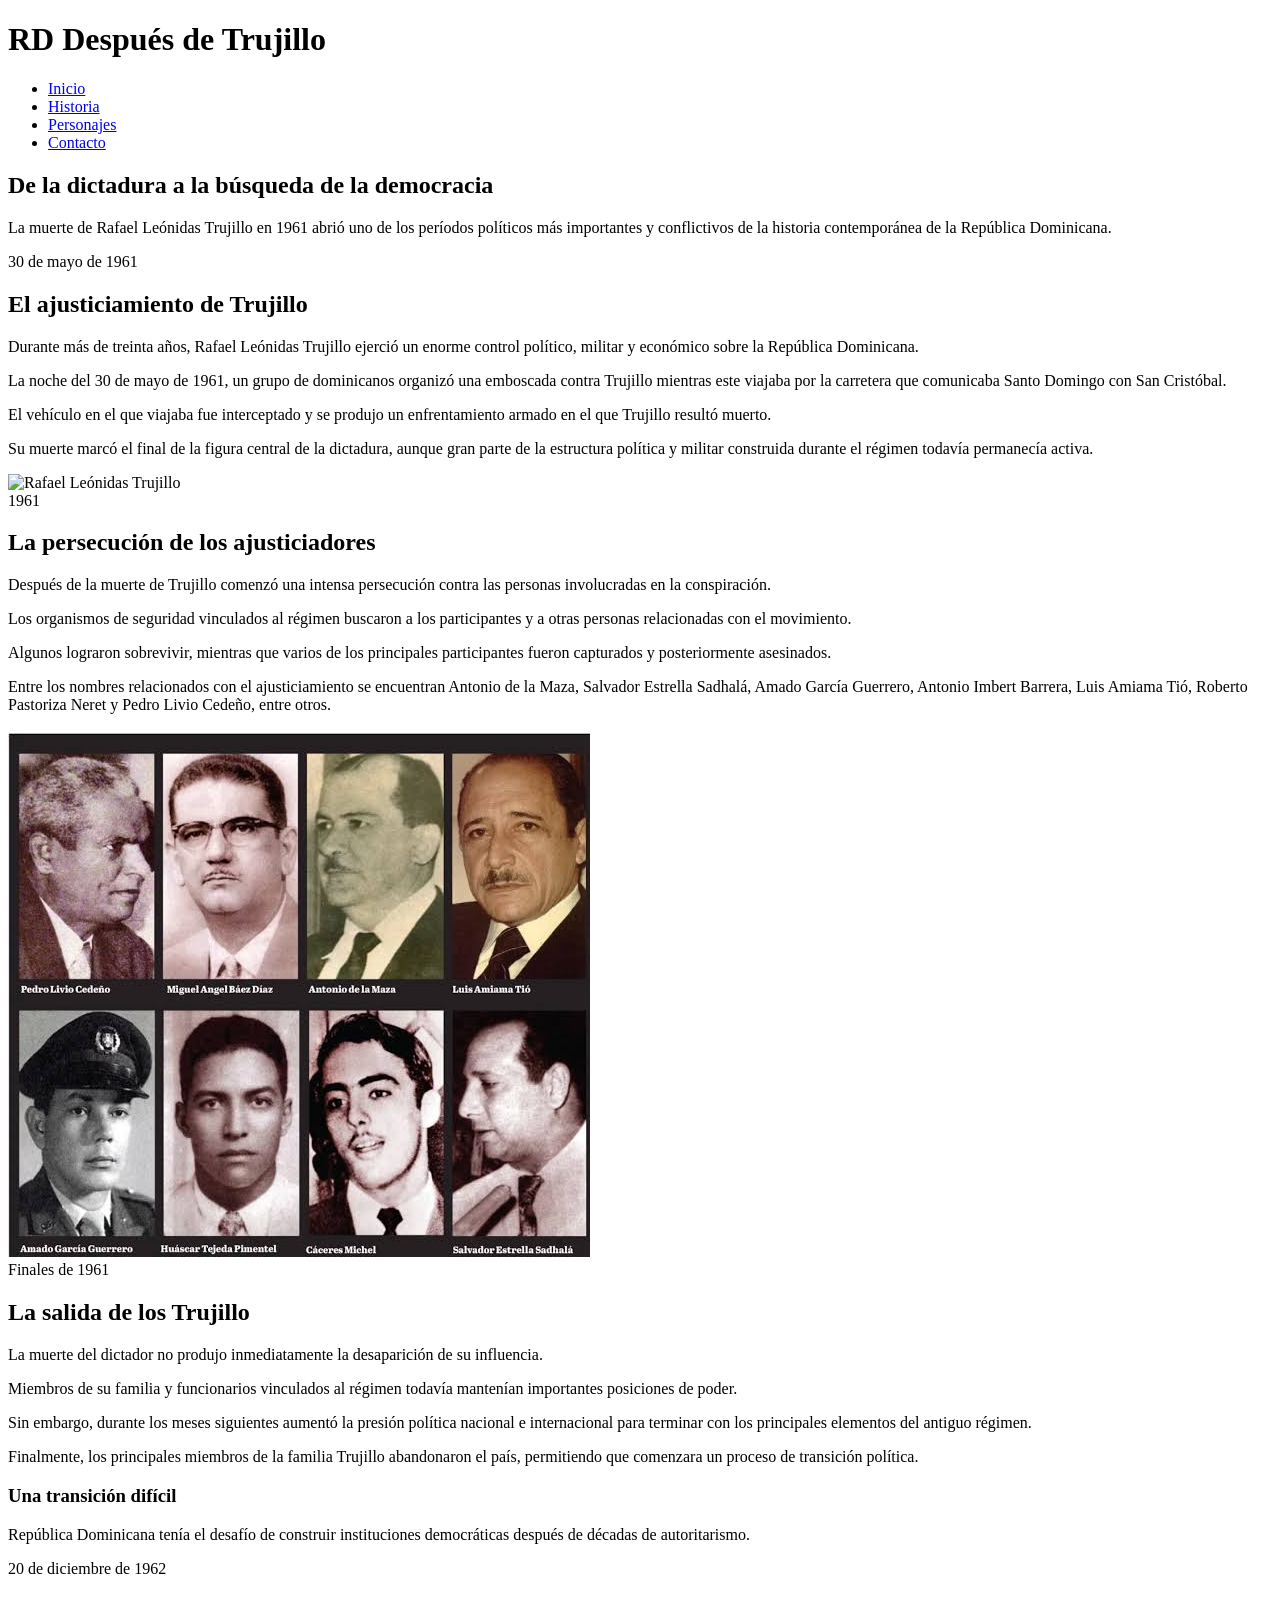
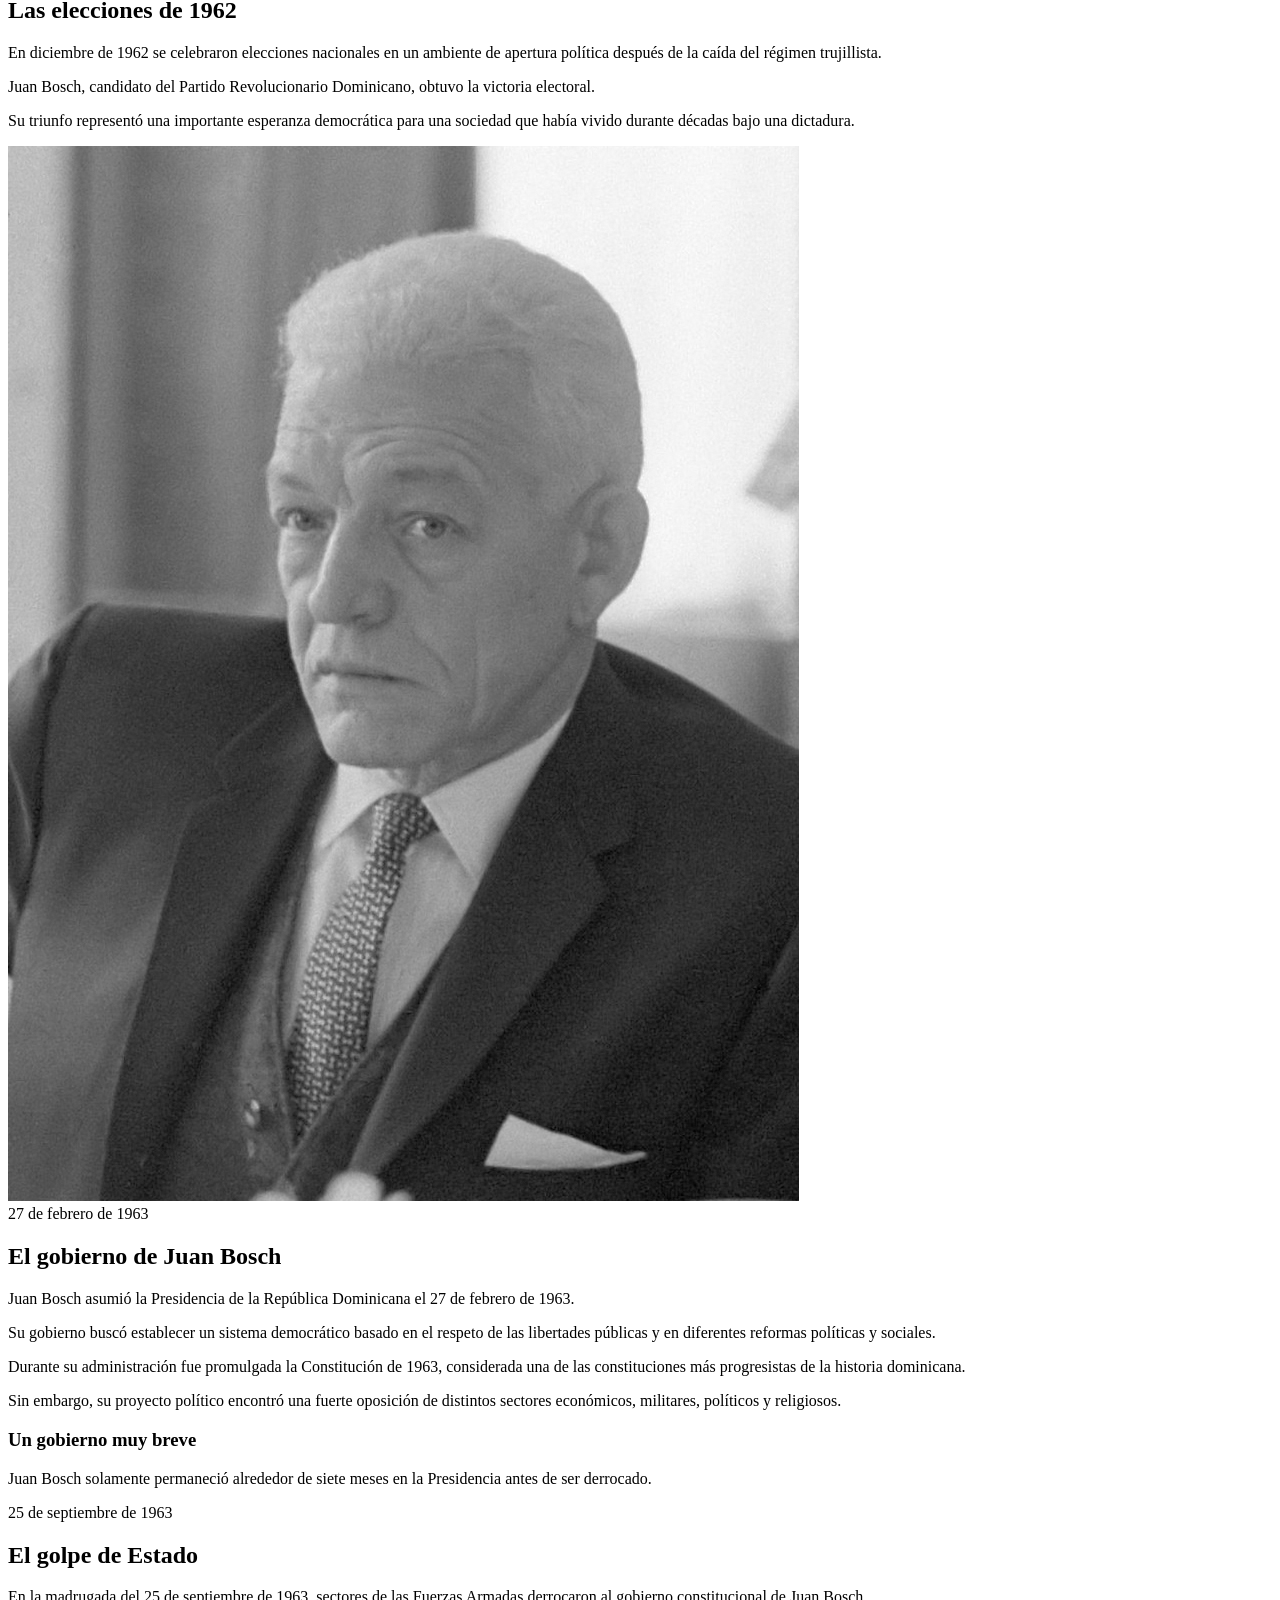
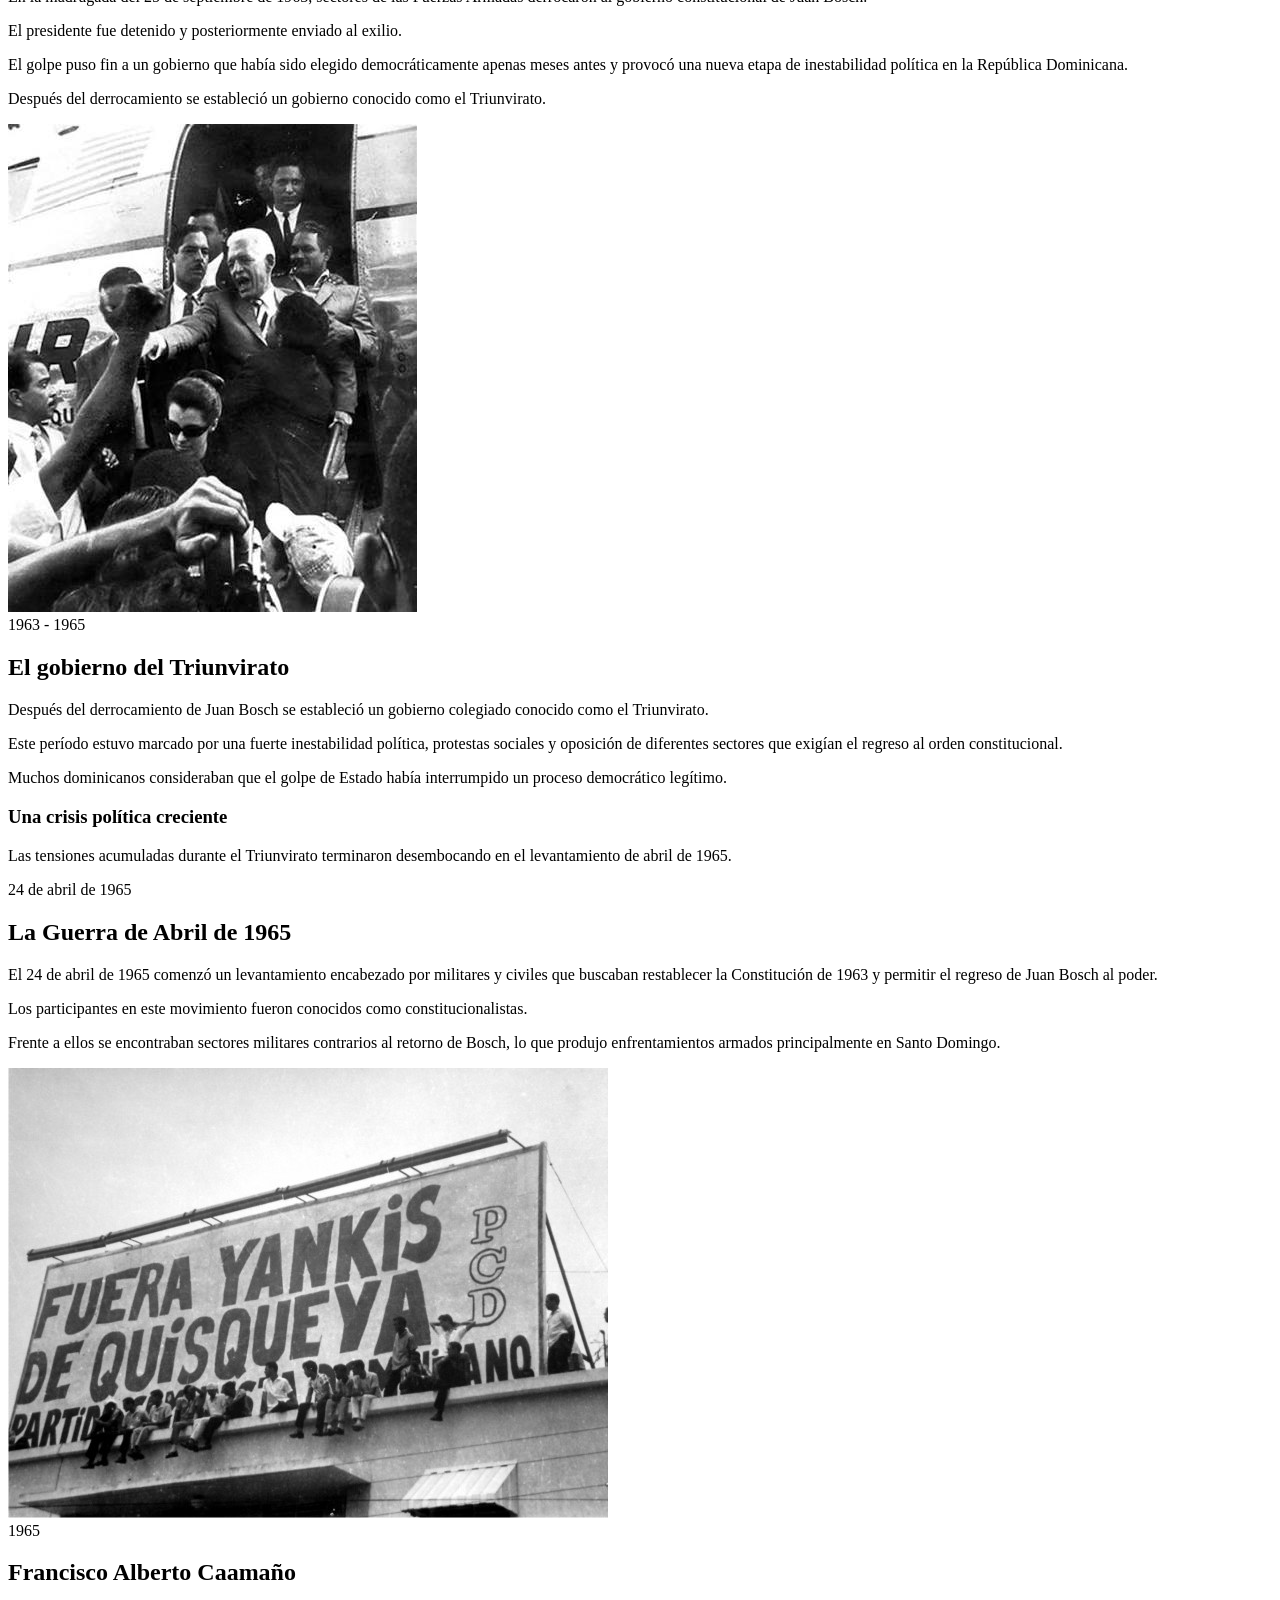
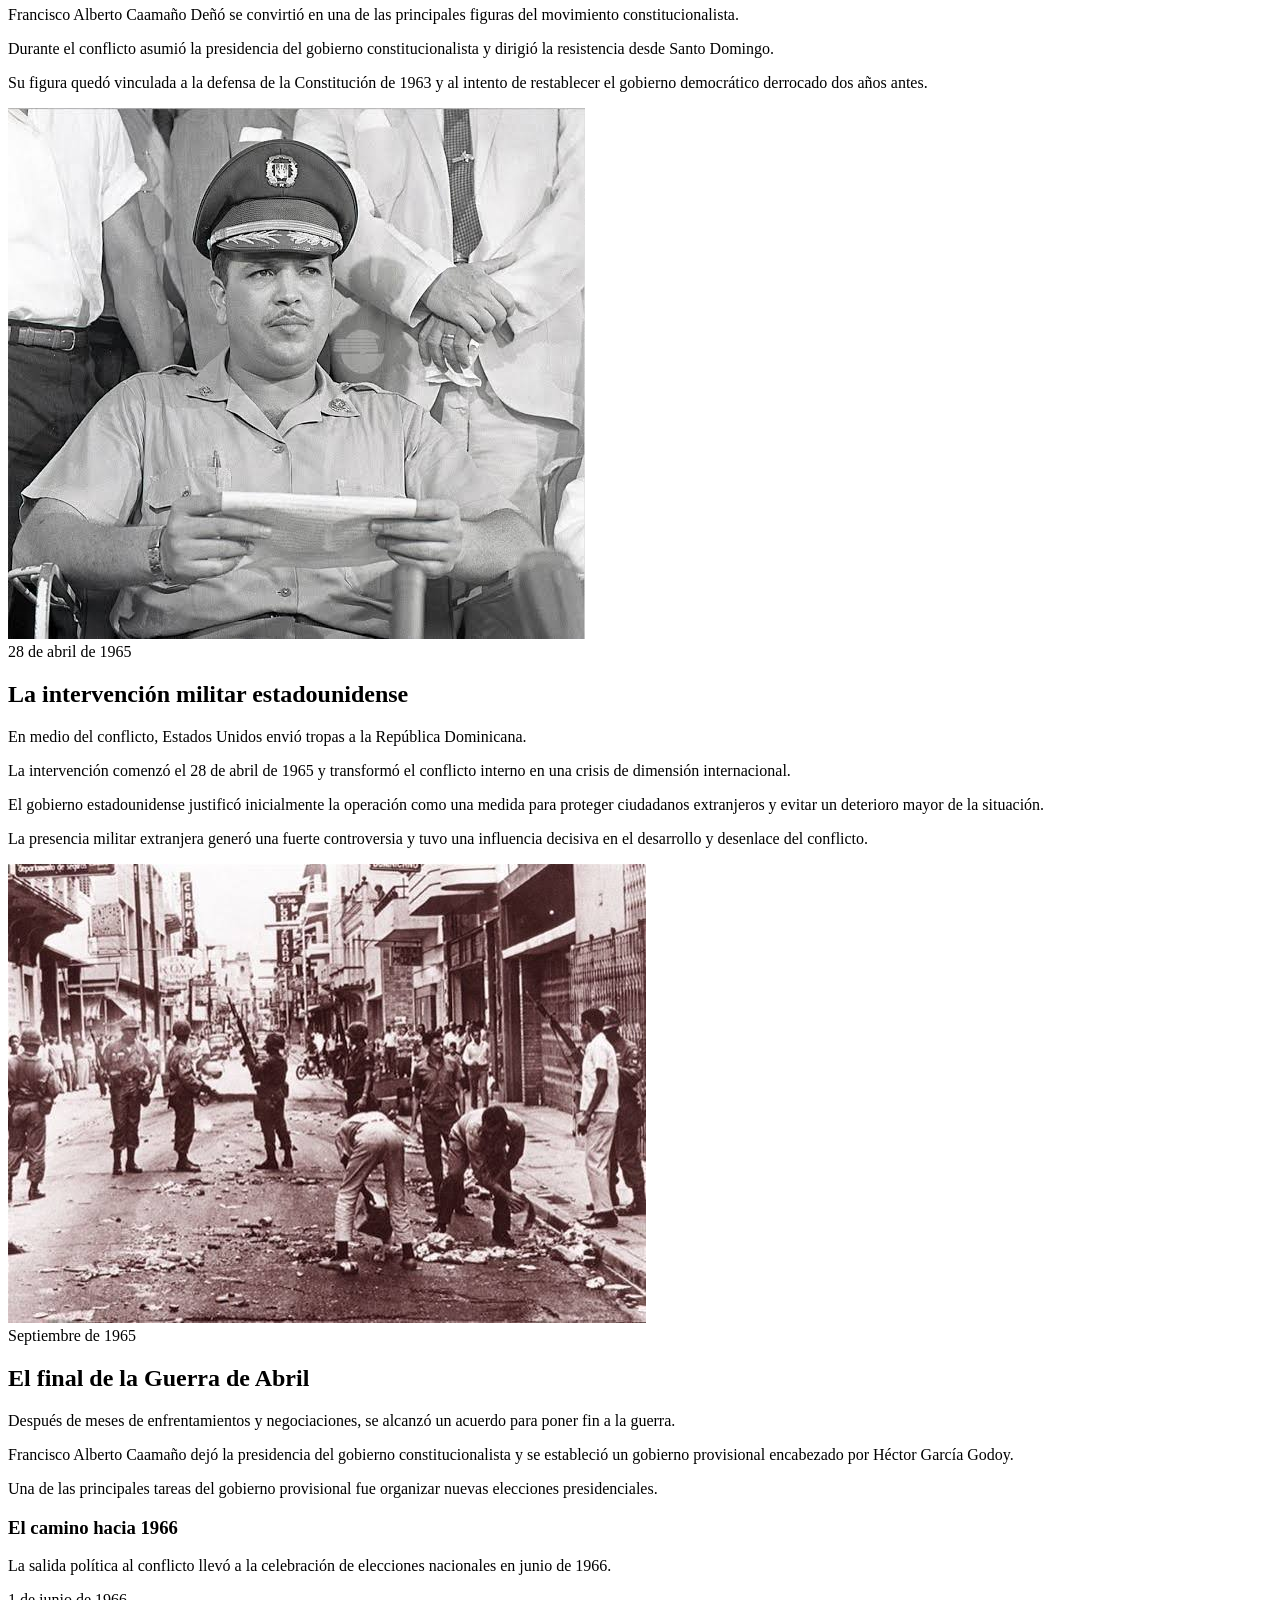
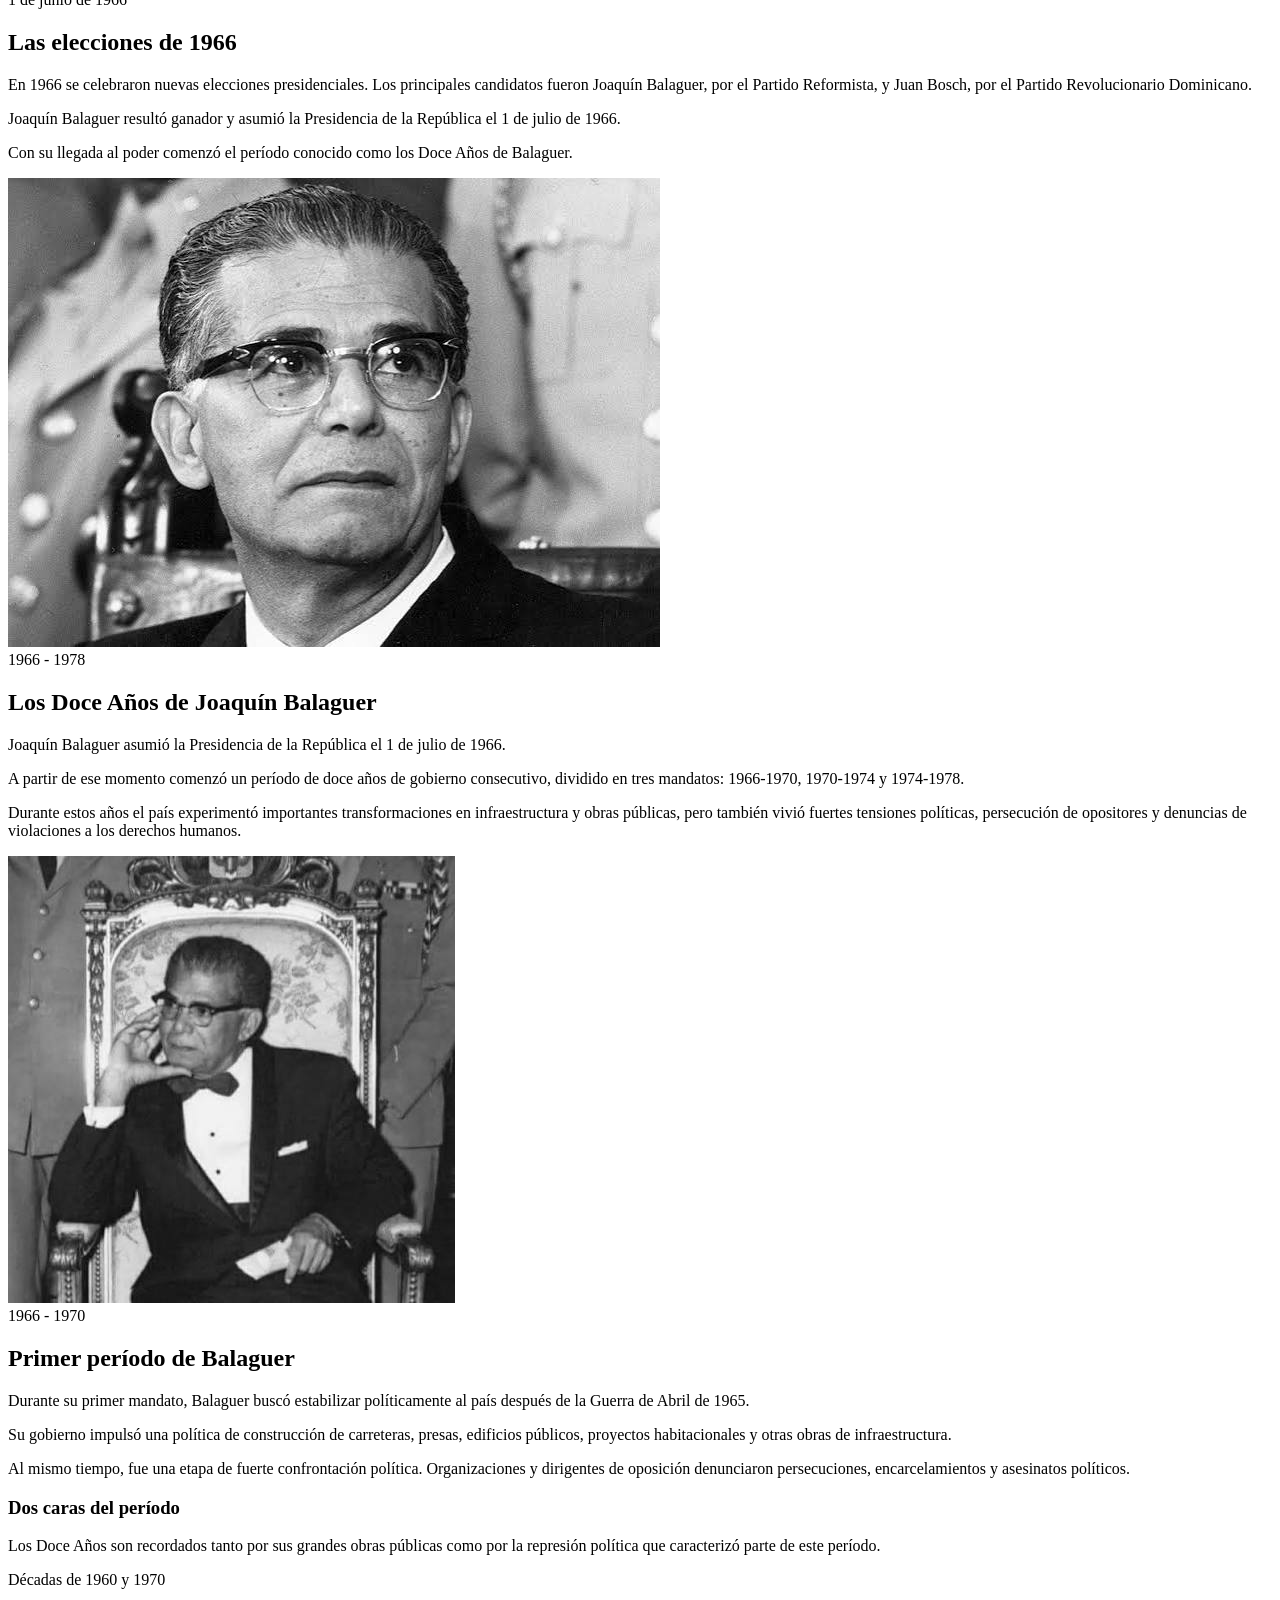
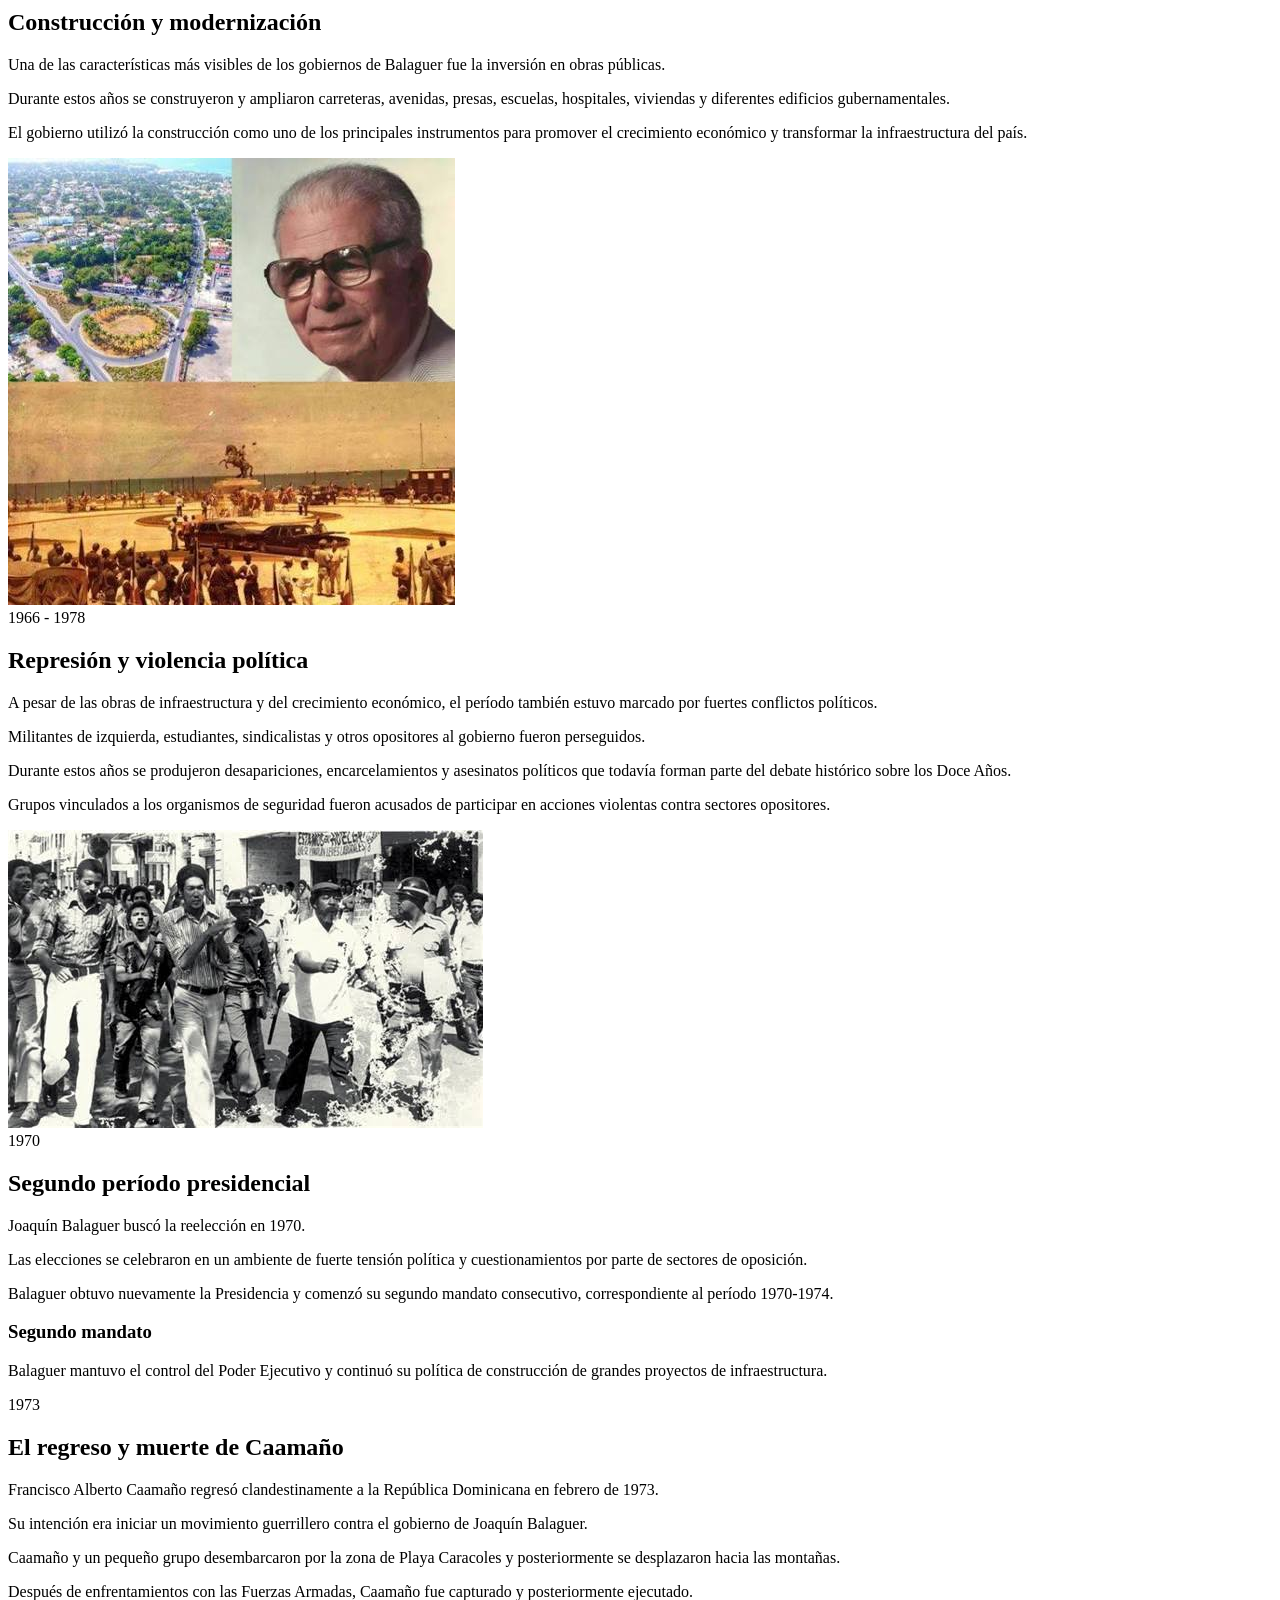
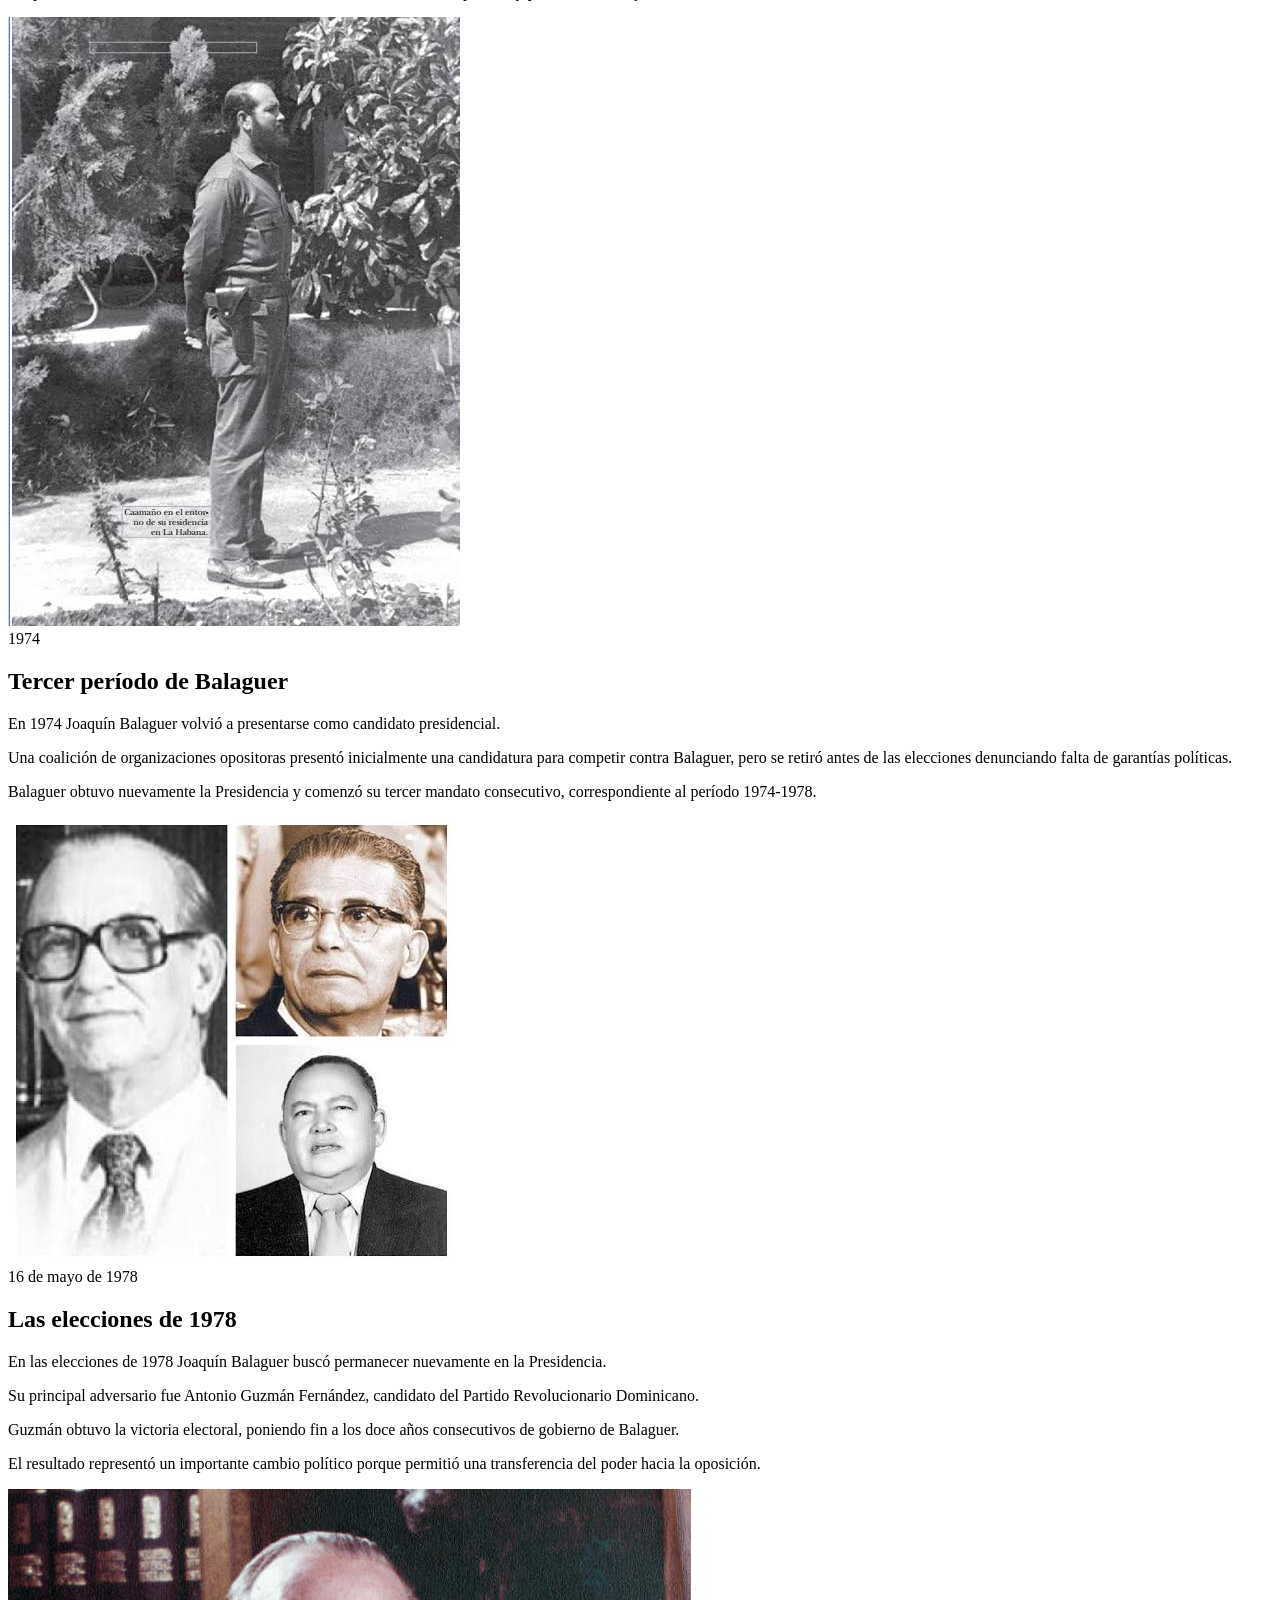
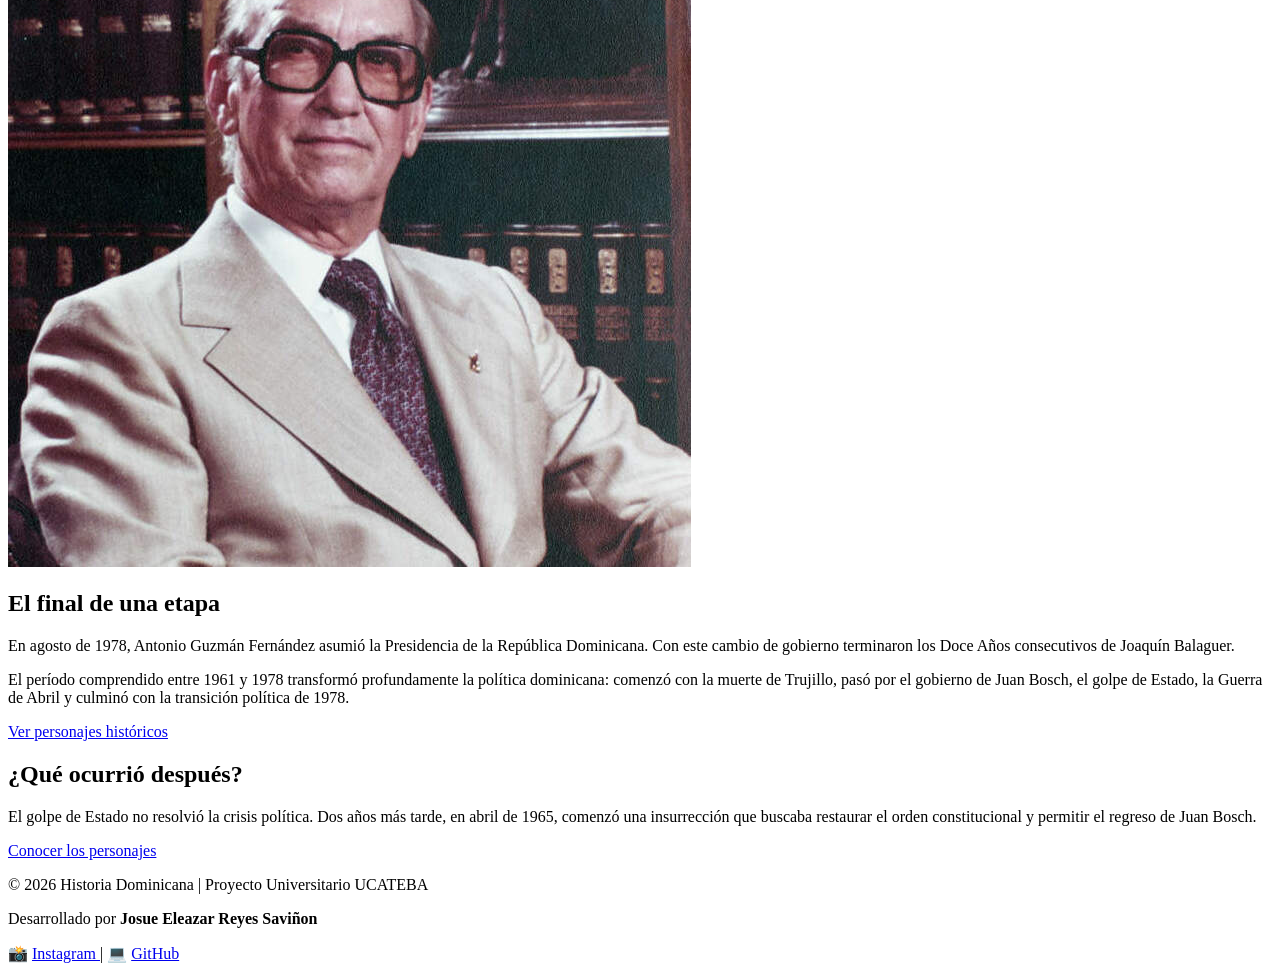
==== about.html @ 04f24f76 "Commit 2 : Hice la seccion about, agregue imagenes y edite el css." ====
<!DOCTYPE html>
<html lang="es">

<head>
    <meta charset="UTF-8">

    <meta name="viewport"
          content="width=device-width, initial-scale=1.0">

    <meta name="description"
          content="Historia de la República Dominicana después de la muerte de Rafael Leónidas Trujillo, incluyendo los ajusticiadores y el gobierno de Juan Bosch.">

    <title>Historia | RD Después de Trujillo</title>

    <link rel="stylesheet" href="css/styles.css">
</head>

<body>

    <!-- =========================
         ENCABEZADO
    ========================== -->

    <header>

        <div class="logo">
            <h1>RD Después de Trujillo</h1>
        </div>

        <nav aria-label="Navegación principal">

            <ul>
                <li>
                    <a href="index.html">Inicio</a>
                </li>

                <li>
                    <a href="about.html">Historia</a>
                </li>

                <li>
                    <a href="catalog.html">Personajes</a>
                </li>

                <li>
                    <a href="contact.html">Contacto</a>
                </li>
            </ul>

        </nav>

    </header>


    <main>

        <!-- =========================
             PRESENTACIÓN
        ========================== -->

        <section class="historia-hero">

            <div>

                <h2>
                    De la dictadura a la búsqueda
                    de la democracia
                </h2>

                <p>
                    La muerte de Rafael Leónidas Trujillo en 1961
                    abrió uno de los períodos políticos más
                    importantes y conflictivos de la historia
                    contemporánea de la República Dominicana.
                </p>

            </div>

        </section>


        <!-- =========================
             30 DE MAYO DE 1961
        ========================== -->

        <section class="historia-seccion">

            <article class="historia-articulo">

                <div class="historia-texto">

                    <span class="fecha">30 de mayo de 1961</span>

                    <h2>El ajusticiamiento de Trujillo</h2>

                    <p>
                        Durante más de treinta años, Rafael Leónidas
                        Trujillo ejerció un enorme control político,
                        militar y económico sobre la República
                        Dominicana.
                    </p>

                    <p>
                        La noche del 30 de mayo de 1961, un grupo de
                        dominicanos organizó una emboscada contra
                        Trujillo mientras este viajaba por la carretera
                        que comunicaba Santo Domingo con San Cristóbal.
                    </p>

                    <p>
                        El vehículo en el que viajaba fue interceptado
                        y se produjo un enfrentamiento armado en el
                        que Trujillo resultó muerto.
                    </p>

                    <p>
                        Su muerte marcó el final de la figura central
                        de la dictadura, aunque gran parte de la
                        estructura política y militar construida
                        durante el régimen todavía permanecía activa.
                    </p>

                </div>


                <div class="historia-imagen">

                    <img src="images/trujillo.jpg"
                         alt="Rafael Leónidas Trujillo">

                </div>

            </article>

        </section>


        <!-- =========================
             AJUSTICIADORES
        ========================== -->

        <section class="historia-seccion fondo-gris">

            <article class="historia-articulo reversa">

                <div class="historia-texto">

                    <span class="fecha">1961</span>

                    <h2>
                        La persecución de los ajusticiadores
                    </h2>

                    <p>
                        Después de la muerte de Trujillo comenzó una
                        intensa persecución contra las personas
                        involucradas en la conspiración.
                    </p>

                    <p>
                        Los organismos de seguridad vinculados al
                        régimen buscaron a los participantes y a otras
                        personas relacionadas con el movimiento.
                    </p>

                    <p>
                        Algunos lograron sobrevivir, mientras que
                        varios de los principales participantes fueron
                        capturados y posteriormente asesinados.
                    </p>

                    <p>
                        Entre los nombres relacionados con el
                        ajusticiamiento se encuentran Antonio de la
                        Maza, Salvador Estrella Sadhalá, Amado García
                        Guerrero, Antonio Imbert Barrera, Luis Amiama
                        Tió, Roberto Pastoriza Neret y Pedro Livio
                        Cedeño, entre otros.
                    </p>

                </div>


                <div class="historia-imagen">

                    <img src="images/ajusticiadores.jpg"
                         alt="Participantes en el ajusticiamiento de Trujillo">

                </div>

            </article>

        </section>


        <!-- =========================
             FIN DE LA FAMILIA TRUJILLO
        ========================== -->

        <section class="historia-seccion">

            <article class="historia-articulo">

                <div class="historia-texto">

                    <span class="fecha">Finales de 1961</span>

                    <h2>La salida de los Trujillo</h2>

                    <p>
                        La muerte del dictador no produjo inmediatamente
                        la desaparición de su influencia.
                    </p>

                    <p>
                        Miembros de su familia y funcionarios vinculados
                        al régimen todavía mantenían importantes
                        posiciones de poder.
                    </p>

                    <p>
                        Sin embargo, durante los meses siguientes aumentó
                        la presión política nacional e internacional
                        para terminar con los principales elementos
                        del antiguo régimen.
                    </p>

                    <p>
                        Finalmente, los principales miembros de la
                        familia Trujillo abandonaron el país,
                        permitiendo que comenzara un proceso de
                        transición política.
                    </p>

                </div>


                <div class="historia-destacado">

                    <h3>Una transición difícil</h3>

                    <p>
                        República Dominicana tenía el desafío de
                        construir instituciones democráticas después
                        de décadas de autoritarismo.
                    </p>

                </div>

            </article>

        </section>


        <!-- =========================
             ELECCIONES 1962
        ========================== -->

        <section class="historia-seccion fondo-azul">

            <article class="historia-articulo">

                <div class="historia-texto texto-blanco">

                    <span class="fecha fecha-clara">
                        20 de diciembre de 1962
                    </span>

                    <h2>Las elecciones de 1962</h2>

                    <p>
                        En diciembre de 1962 se celebraron elecciones
                        nacionales en un ambiente de apertura política
                        después de la caída del régimen trujillista.
                    </p>

                    <p>
                        Juan Bosch, candidato del Partido Revolucionario
                        Dominicano, obtuvo la victoria electoral.
                    </p>

                    <p>
                        Su triunfo representó una importante esperanza
                        democrática para una sociedad que había vivido
                        durante décadas bajo una dictadura.
                    </p>

                </div>


                <div class="historia-imagen">

                    <img src="images/juan-bosch.jpg"
                         alt="Juan Bosch">

                </div>

            </article>

        </section>


        <!-- =========================
             GOBIERNO DE BOSCH
        ========================== -->

        <section class="historia-seccion">

            <article class="historia-articulo reversa">

                <div class="historia-texto">

                    <span class="fecha">
                        27 de febrero de 1963
                    </span>

                    <h2>El gobierno de Juan Bosch</h2>

                    <p>
                        Juan Bosch asumió la Presidencia de la
                        República Dominicana el 27 de febrero de 1963.
                    </p>

                    <p>
                        Su gobierno buscó establecer un sistema
                        democrático basado en el respeto de las
                        libertades públicas y en diferentes reformas
                        políticas y sociales.
                    </p>

                    <p>
                        Durante su administración fue promulgada la
                        Constitución de 1963, considerada una de las
                        constituciones más progresistas de la historia
                        dominicana.
                    </p>

                    <p>
                        Sin embargo, su proyecto político encontró
                        una fuerte oposición de distintos sectores
                        económicos, militares, políticos y religiosos.
                    </p>

                </div>


                <div class="historia-destacado">

                    <h3>Un gobierno muy breve</h3>

                    <p>
                        Juan Bosch solamente permaneció alrededor de
                        siete meses en la Presidencia antes de ser
                        derrocado.
                    </p>

                </div>

            </article>

        </section>


        <!-- =========================
             GOLPE DE ESTADO
        ========================== -->

        <section class="historia-seccion golpe">

            <article class="historia-articulo">

                <div class="historia-texto texto-blanco">

                    <span class="fecha fecha-clara">
                        25 de septiembre de 1963
                    </span>

                    <h2>El golpe de Estado</h2>

                    <p>
                        En la madrugada del 25 de septiembre de 1963,
                        sectores de las Fuerzas Armadas derrocaron al
                        gobierno constitucional de Juan Bosch.
                    </p>

                    <p>
                        El presidente fue detenido y posteriormente
                        enviado al exilio.
                    </p>

                    <p>
                        El golpe puso fin a un gobierno que había sido
                        elegido democráticamente apenas meses antes y
                        provocó una nueva etapa de inestabilidad
                        política en la República Dominicana.
                    </p>

                    <p>
                        Después del derrocamiento se estableció un
                        gobierno conocido como el Triunvirato.
                    </p>

                </div>


                <div class="historia-imagen">

                    <img src="images/golpe-bosch.jpg"
                         alt="Juan Bosch durante los acontecimientos de 1963">

                </div>

            </article>

        </section>
<!-- =========================
     EL TRIUNVIRATO
========================= -->

<section class="historia-seccion fondo-gris">

    <article class="historia-articulo">

        <div class="historia-texto">

            <span class="fecha">1963 - 1965</span>

            <h2>El gobierno del Triunvirato</h2>

            <p>
                Después del derrocamiento de Juan Bosch se estableció
                un gobierno colegiado conocido como el Triunvirato.
            </p>

            <p>
                Este período estuvo marcado por una fuerte inestabilidad
                política, protestas sociales y oposición de diferentes
                sectores que exigían el regreso al orden constitucional.
            </p>

            <p>
                Muchos dominicanos consideraban que el golpe de Estado
                había interrumpido un proceso democrático legítimo.
            </p>

        </div>

        <div class="historia-destacado">

            <h3>Una crisis política creciente</h3>

            <p>
                Las tensiones acumuladas durante el Triunvirato
                terminaron desembocando en el levantamiento de
                abril de 1965.
            </p>

        </div>

    </article>

</section>


<!-- =========================
     GUERRA DE ABRIL
========================= -->

<section class="historia-seccion fondo-azul">

    <article class="historia-articulo reversa">

        <div class="historia-texto texto-blanco">

            <span class="fecha fecha-clara">
                24 de abril de 1965
            </span>

            <h2>La Guerra de Abril de 1965</h2>

            <p>
                El 24 de abril de 1965 comenzó un levantamiento
                encabezado por militares y civiles que buscaban
                restablecer la Constitución de 1963 y permitir
                el regreso de Juan Bosch al poder.
            </p>

            <p>
                Los participantes en este movimiento fueron conocidos
                como constitucionalistas.
            </p>

            <p>
                Frente a ellos se encontraban sectores militares
                contrarios al retorno de Bosch, lo que produjo
                enfrentamientos armados principalmente en Santo Domingo.
            </p>

        </div>

        <div class="historia-imagen">

            <img src="images/guerra-abril.jpg"
                 alt="Guerra de Abril de 1965 en República Dominicana">

        </div>

    </article>

</section>


<!-- =========================
     CAAMAÑO
========================= -->

<section class="historia-seccion">

    <article class="historia-articulo">

        <div class="historia-texto">

            <span class="fecha">1965</span>

            <h2>Francisco Alberto Caamaño</h2>

            <p>
                Francisco Alberto Caamaño Deñó se convirtió en una de
                las principales figuras del movimiento constitucionalista.
            </p>

            <p>
                Durante el conflicto asumió la presidencia del gobierno
                constitucionalista y dirigió la resistencia desde
                Santo Domingo.
            </p>

            <p>
                Su figura quedó vinculada a la defensa de la Constitución
                de 1963 y al intento de restablecer el gobierno
                democrático derrocado dos años antes.
            </p>

        </div>

        <div class="historia-imagen">

            <img src="images/caamaño.jpg"
                 alt="Francisco Alberto Caamaño Deñó">

        </div>

    </article>

</section>


<!-- =========================
     INTERVENCIÓN ESTADOUNIDENSE
========================= -->

<section class="historia-seccion fondo-gris">

    <article class="historia-articulo reversa">

        <div class="historia-texto">

            <span class="fecha">28 de abril de 1965</span>

            <h2>La intervención militar estadounidense</h2>

            <p>
                En medio del conflicto, Estados Unidos envió tropas
                a la República Dominicana.
            </p>

            <p>
                La intervención comenzó el 28 de abril de 1965 y
                transformó el conflicto interno en una crisis de
                dimensión internacional.
            </p>

            <p>
                El gobierno estadounidense justificó inicialmente la
                operación como una medida para proteger ciudadanos
                extranjeros y evitar un deterioro mayor de la situación.
            </p>

            <p>
                La presencia militar extranjera generó una fuerte
                controversia y tuvo una influencia decisiva en el
                desarrollo y desenlace del conflicto.
            </p>

        </div>

        <div class="historia-imagen">

            <img src="images/intervencion-1965.jpg"
                 alt="Intervención militar estadounidense en República Dominicana en 1965">

        </div>

    </article>

</section>


<!-- =========================
     FIN DEL CONFLICTO
========================= -->

<section class="historia-seccion">

    <article class="historia-articulo">

        <div class="historia-texto">

            <span class="fecha">Septiembre de 1965</span>

            <h2>El final de la Guerra de Abril</h2>

            <p>
                Después de meses de enfrentamientos y negociaciones,
                se alcanzó un acuerdo para poner fin a la guerra.
            </p>

            <p>
                Francisco Alberto Caamaño dejó la presidencia del
                gobierno constitucionalista y se estableció un
                gobierno provisional encabezado por Héctor García Godoy.
            </p>

            <p>
                Una de las principales tareas del gobierno provisional
                fue organizar nuevas elecciones presidenciales.
            </p>

        </div>

        <div class="historia-destacado">

            <h3>El camino hacia 1966</h3>

            <p>
                La salida política al conflicto llevó a la celebración
                de elecciones nacionales en junio de 1966.
            </p>

        </div>

    </article>

</section>


<!-- =========================
     ELECCIONES DE 1966
========================= -->

<section class="historia-seccion elecciones-1966">

    <article class="historia-articulo">

        <div class="historia-texto texto-blanco">

            <span class="fecha fecha-clara">
                1 de junio de 1966
            </span>

            <h2>Las elecciones de 1966</h2>

            <p>
                En 1966 se celebraron nuevas elecciones presidenciales.
                Los principales candidatos fueron Joaquín Balaguer,
                por el Partido Reformista, y Juan Bosch, por el
                Partido Revolucionario Dominicano.
            </p>

            <p>
                Joaquín Balaguer resultó ganador y asumió la
                Presidencia de la República el 1 de julio de 1966.
            </p>

            <p>
                Con su llegada al poder comenzó el período conocido
                como los Doce Años de Balaguer.
            </p>

        </div>

        <div class="historia-imagen">

            <img src="images/balaguer.jpg"
                 alt="Joaquín Balaguer">

        </div>

    </article>

</section>
<!-- =========================
     LOS DOCE AÑOS
========================= -->

<section class="historia-seccion">

    <article class="historia-articulo">

        <div class="historia-texto">

            <span class="fecha">1966 - 1978</span>

            <h2>Los Doce Años de Joaquín Balaguer</h2>

            <p>
                Joaquín Balaguer asumió la Presidencia de la República
                el 1 de julio de 1966.
            </p>

            <p>
                A partir de ese momento comenzó un período de doce años
                de gobierno consecutivo, dividido en tres mandatos:
                1966-1970, 1970-1974 y 1974-1978.
            </p>

            <p>
                Durante estos años el país experimentó importantes
                transformaciones en infraestructura y obras públicas,
                pero también vivió fuertes tensiones políticas,
                persecución de opositores y denuncias de violaciones
                a los derechos humanos.
            </p>

        </div>

        <div class="historia-imagen">

            <img src="images/balaguergobernando.jpg"
                 alt="Joaquín Balaguer durante su período de gobierno">

        </div>

    </article>

</section>


<!-- =========================
     PRIMER PERÍODO
========================= -->

<section class="historia-seccion fondo-gris">

    <article class="historia-articulo reversa">

        <div class="historia-texto">

            <span class="fecha">1966 - 1970</span>

            <h2>Primer período de Balaguer</h2>

            <p>
                Durante su primer mandato, Balaguer buscó estabilizar
                políticamente al país después de la Guerra de Abril
                de 1965.
            </p>

            <p>
                Su gobierno impulsó una política de construcción
                de carreteras, presas, edificios públicos,
                proyectos habitacionales y otras obras de infraestructura.
            </p>

            <p>
                Al mismo tiempo, fue una etapa de fuerte confrontación
                política. Organizaciones y dirigentes de oposición
                denunciaron persecuciones, encarcelamientos y asesinatos
                políticos.
            </p>

        </div>

        <div class="historia-destacado">

            <h3>Dos caras del período</h3>

            <p>
                Los Doce Años son recordados tanto por sus grandes
                obras públicas como por la represión política
                que caracterizó parte de este período.
            </p>

        </div>

    </article>

</section>


<!-- =========================
     OBRAS PÚBLICAS
========================= -->

<section class="historia-seccion fondo-azul">

    <article class="historia-articulo">

        <div class="historia-texto texto-blanco">

            <span class="fecha fecha-clara">
                Décadas de 1960 y 1970
            </span>

            <h2>Construcción y modernización</h2>

            <p>
                Una de las características más visibles de los gobiernos
                de Balaguer fue la inversión en obras públicas.
            </p>

            <p>
                Durante estos años se construyeron y ampliaron
                carreteras, avenidas, presas, escuelas, hospitales,
                viviendas y diferentes edificios gubernamentales.
            </p>

            <p>
                El gobierno utilizó la construcción como uno de los
                principales instrumentos para promover el crecimiento
                económico y transformar la infraestructura del país.
            </p>

        </div>

        <div class="historia-imagen">

            <img src="images/obras-balaguer.jpg"
                 alt="Obras públicas realizadas durante los gobiernos de Joaquín Balaguer">

        </div>

    </article>

</section>


<!-- =========================
     REPRESIÓN POLÍTICA
========================= -->

<section class="historia-seccion represion">

    <article class="historia-articulo reversa">

        <div class="historia-texto texto-blanco">

            <span class="fecha fecha-clara">
                1966 - 1978
            </span>

            <h2>Represión y violencia política</h2>

            <p>
                A pesar de las obras de infraestructura y del crecimiento
                económico, el período también estuvo marcado por
                fuertes conflictos políticos.
            </p>

            <p>
                Militantes de izquierda, estudiantes, sindicalistas
                y otros opositores al gobierno fueron perseguidos.
            </p>

            <p>
                Durante estos años se produjeron desapariciones,
                encarcelamientos y asesinatos políticos que todavía
                forman parte del debate histórico sobre los
                Doce Años.
            </p>

            <p>
                Grupos vinculados a los organismos de seguridad fueron
                acusados de participar en acciones violentas contra
                sectores opositores.
            </p>

        </div>

        <div class="historia-imagen">

            <img src="images/protestas-balaguer.jpg"
                 alt="Manifestaciones políticas durante los Doce Años de Balaguer">

        </div>

    </article>

</section>


<!-- =========================
     ELECCIONES 1970
========================= -->

<section class="historia-seccion">

    <article class="historia-articulo">

        <div class="historia-texto">

            <span class="fecha">1970</span>

            <h2>Segundo período presidencial</h2>

            <p>
                Joaquín Balaguer buscó la reelección en 1970.
            </p>

            <p>
                Las elecciones se celebraron en un ambiente de fuerte
                tensión política y cuestionamientos por parte de
                sectores de oposición.
            </p>

            <p>
                Balaguer obtuvo nuevamente la Presidencia y comenzó
                su segundo mandato consecutivo, correspondiente
                al período 1970-1974.
            </p>

        </div>

        <div class="historia-destacado">

            <h3>Segundo mandato</h3>

            <p>
                Balaguer mantuvo el control del Poder Ejecutivo
                y continuó su política de construcción de grandes
                proyectos de infraestructura.
            </p>

        </div>

    </article>

</section>


<!-- =========================
     CAAMAÑO 1973
========================= -->

<section class="historia-seccion fondo-gris">

    <article class="historia-articulo reversa">

        <div class="historia-texto">

            <span class="fecha">1973</span>

            <h2>El regreso y muerte de Caamaño</h2>

            <p>
                Francisco Alberto Caamaño regresó clandestinamente
                a la República Dominicana en febrero de 1973.
            </p>

            <p>
                Su intención era iniciar un movimiento guerrillero
                contra el gobierno de Joaquín Balaguer.
            </p>

            <p>
                Caamaño y un pequeño grupo desembarcaron por la zona
                de Playa Caracoles y posteriormente se desplazaron
                hacia las montañas.
            </p>

            <p>
                Después de enfrentamientos con las Fuerzas Armadas,
                Caamaño fue capturado y posteriormente ejecutado.
            </p>

        </div>

        <div class="historia-imagen">

            <img src="images/caamaño-1973.jpg"
                 alt="Francisco Alberto Caamaño en 1973">

        </div>

    </article>

</section>


<!-- =========================
     ELECCIONES 1974
========================= -->

<section class="historia-seccion fondo-azul">

    <article class="historia-articulo">

        <div class="historia-texto texto-blanco">

            <span class="fecha fecha-clara">
                1974
            </span>

            <h2>Tercer período de Balaguer</h2>

            <p>
                En 1974 Joaquín Balaguer volvió a presentarse
                como candidato presidencial.
            </p>

            <p>
                Una coalición de organizaciones opositoras presentó
                inicialmente una candidatura para competir contra
                Balaguer, pero se retiró antes de las elecciones
                denunciando falta de garantías políticas.
            </p>

            <p>
                Balaguer obtuvo nuevamente la Presidencia y comenzó
                su tercer mandato consecutivo, correspondiente
                al período 1974-1978.
            </p>

        </div>

        <div class="historia-imagen">

            <img src="images/elecciones-1974.jpg"
                 alt="Elecciones dominicanas de 1974">

        </div>

    </article>

</section>


<!-- =========================
     ELECCIONES 1978
========================= -->

<section class="historia-seccion elecciones-final">

    <article class="historia-articulo reversa">

        <div class="historia-texto texto-blanco">

            <span class="fecha fecha-clara">
                16 de mayo de 1978
            </span>

            <h2>Las elecciones de 1978</h2>

            <p>
                En las elecciones de 1978 Joaquín Balaguer buscó
                permanecer nuevamente en la Presidencia.
            </p>

            <p>
                Su principal adversario fue Antonio Guzmán Fernández,
                candidato del Partido Revolucionario Dominicano.
            </p>

            <p>
                Guzmán obtuvo la victoria electoral, poniendo fin
                a los doce años consecutivos de gobierno de Balaguer.
            </p>

            <p>
                El resultado representó un importante cambio político
                porque permitió una transferencia del poder hacia
                la oposición.
            </p>

        </div>

        <div class="historia-imagen">

            <img src="images/antonio-guzman.jpg"
                 alt="Antonio Guzmán Fernández">

        </div>

    </article>

</section>


<!-- =========================
     FIN DE LOS DOCE AÑOS
========================= -->

<section class="continuar-historia">

    <h2>El final de una etapa</h2>

    <p>
        En agosto de 1978, Antonio Guzmán Fernández asumió
        la Presidencia de la República Dominicana.
        Con este cambio de gobierno terminaron los Doce Años
        consecutivos de Joaquín Balaguer.
    </p>

    <p>
        El período comprendido entre 1961 y 1978 transformó
        profundamente la política dominicana: comenzó con la
        muerte de Trujillo, pasó por el gobierno de Juan Bosch,
        el golpe de Estado, la Guerra de Abril y culminó con
        la transición política de 1978.
    </p>

    <a href="catalog.html" class="boton">
        Ver personajes históricos
    </a>

</section>

        <!-- =========================
             CONTINUAR HISTORIA
        ========================== -->

        <section class="continuar-historia">

            <h2>¿Qué ocurrió después?</h2>

            <p>
                El golpe de Estado no resolvió la crisis política.
                Dos años más tarde, en abril de 1965, comenzó una
                insurrección que buscaba restaurar el orden
                constitucional y permitir el regreso de Juan Bosch.
            </p>

            <a href="catalog.html" class="boton">
                Conocer los personajes
            </a>

        </section>

    </main>


    <!-- =========================
         FOOTER
    ========================== -->

    <footer>

       <p>© 2026 Historia Dominicana | Proyecto Universitario UCATEBA</p>

    <p>
        Desarrollado por <strong>Josue Eleazar Reyes Saviñon</strong>
    </p>

    <p>
       📸
        <a href="https://www.instagram.com/joshuakings25?igsh=MWJ4bWNubTRwZXNlbw==" target="_blank">
          Instagram
         </a>
        |
        💻
        <a href="https://github.com/JoshuaKings82" target="_blank">
            GitHub
        </a>
    </p>
    </footer>

</body>

</html>
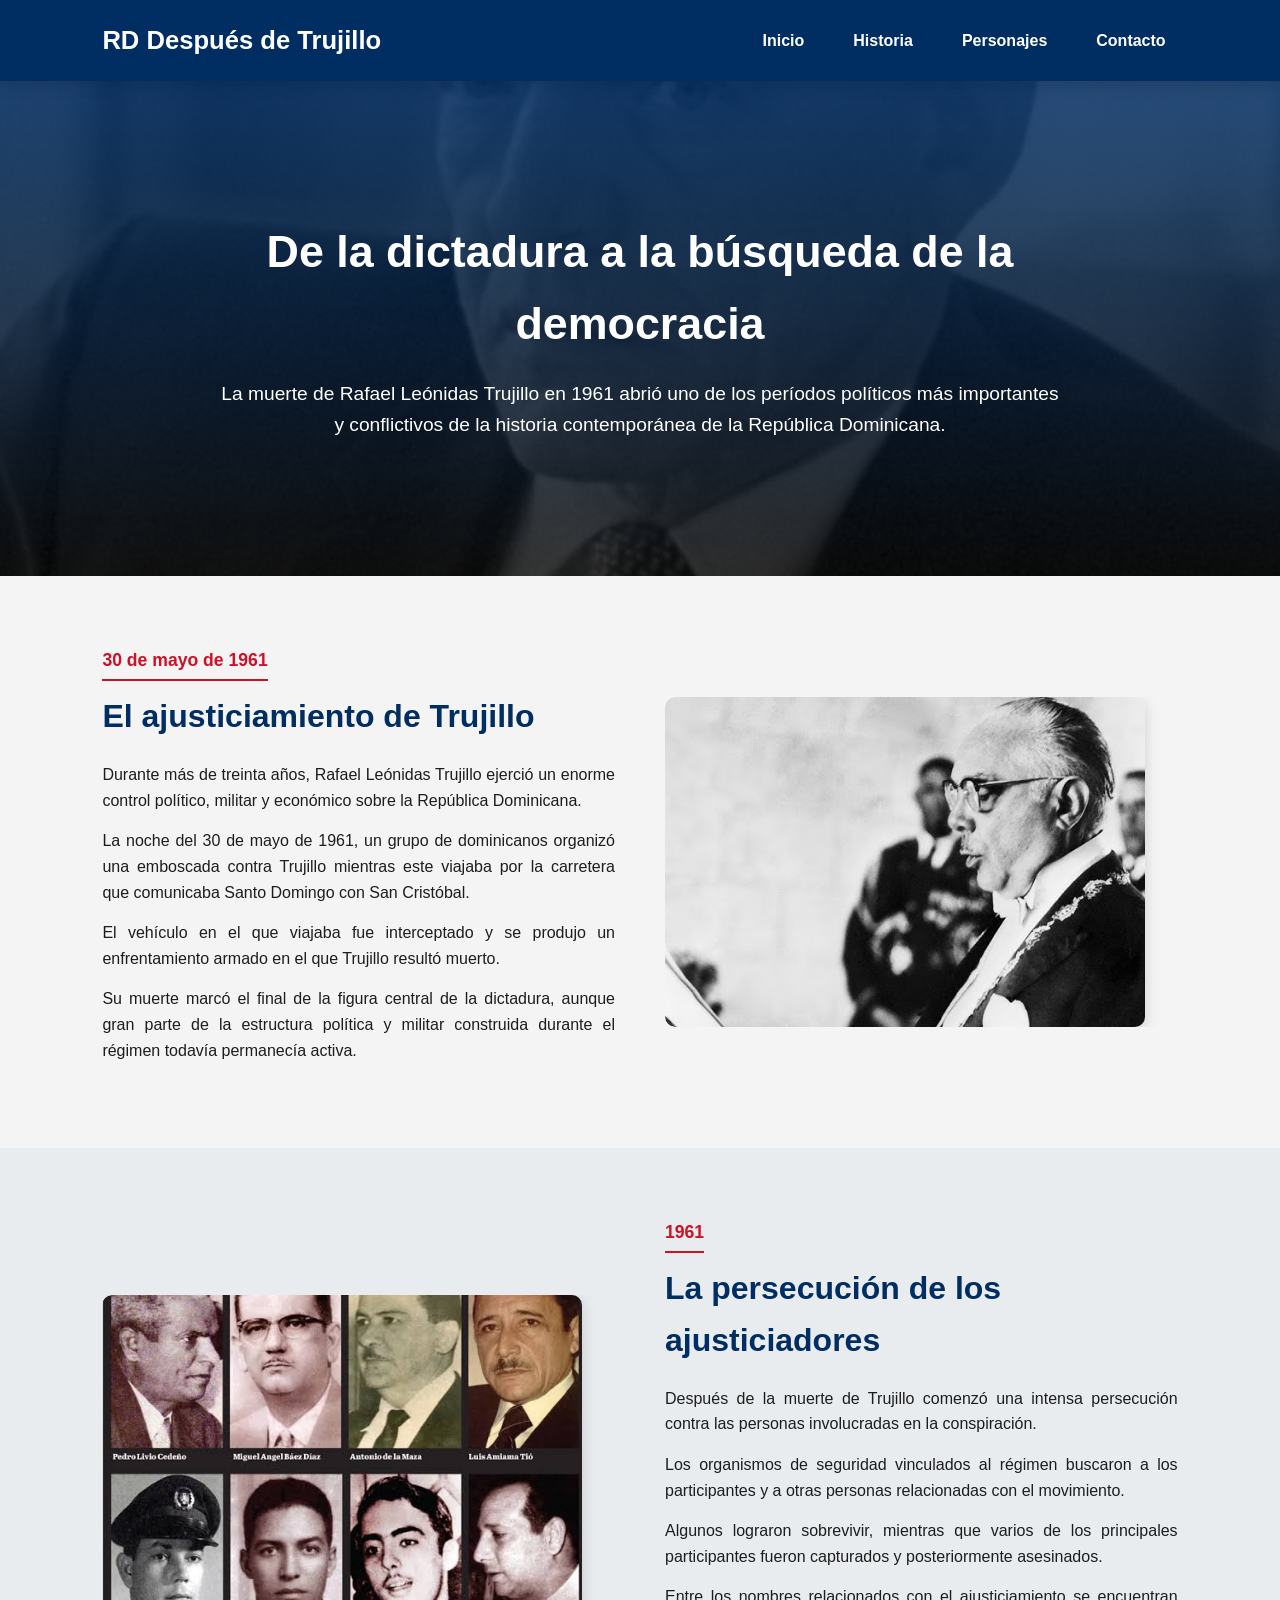
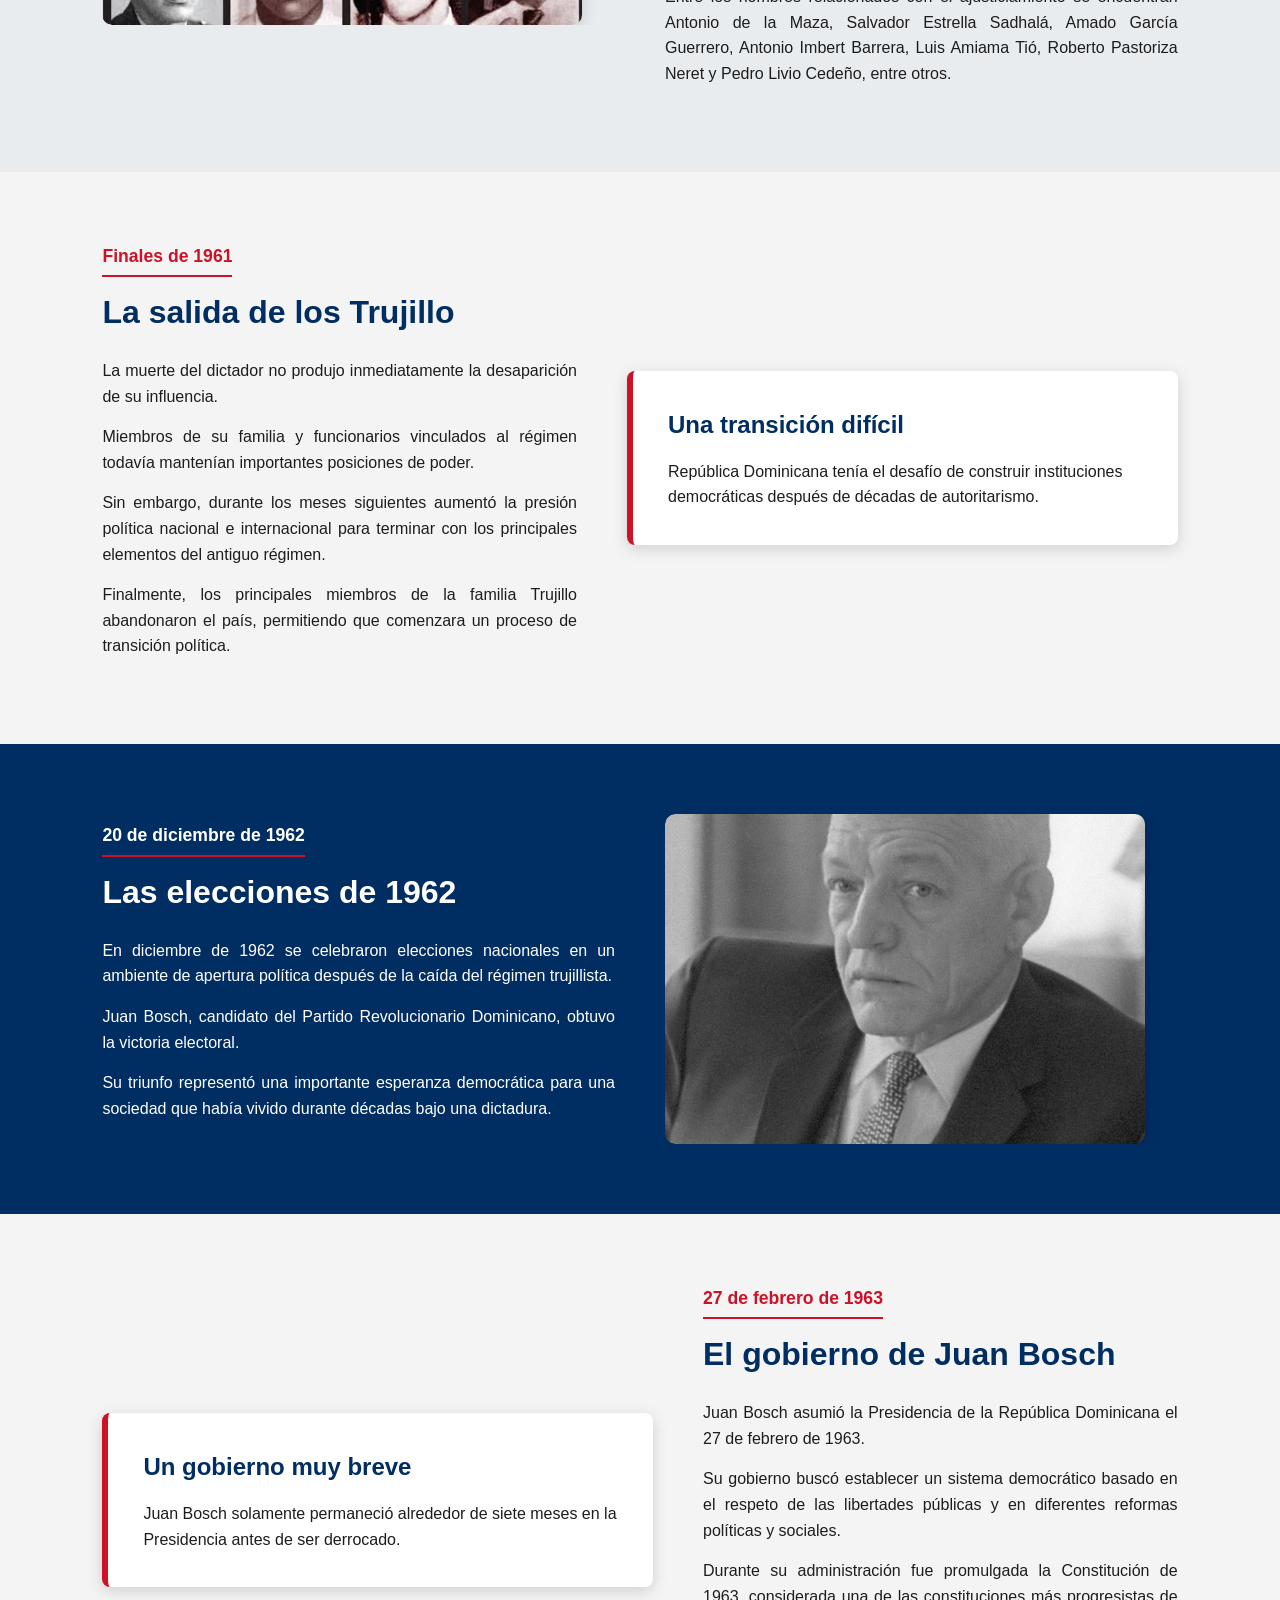
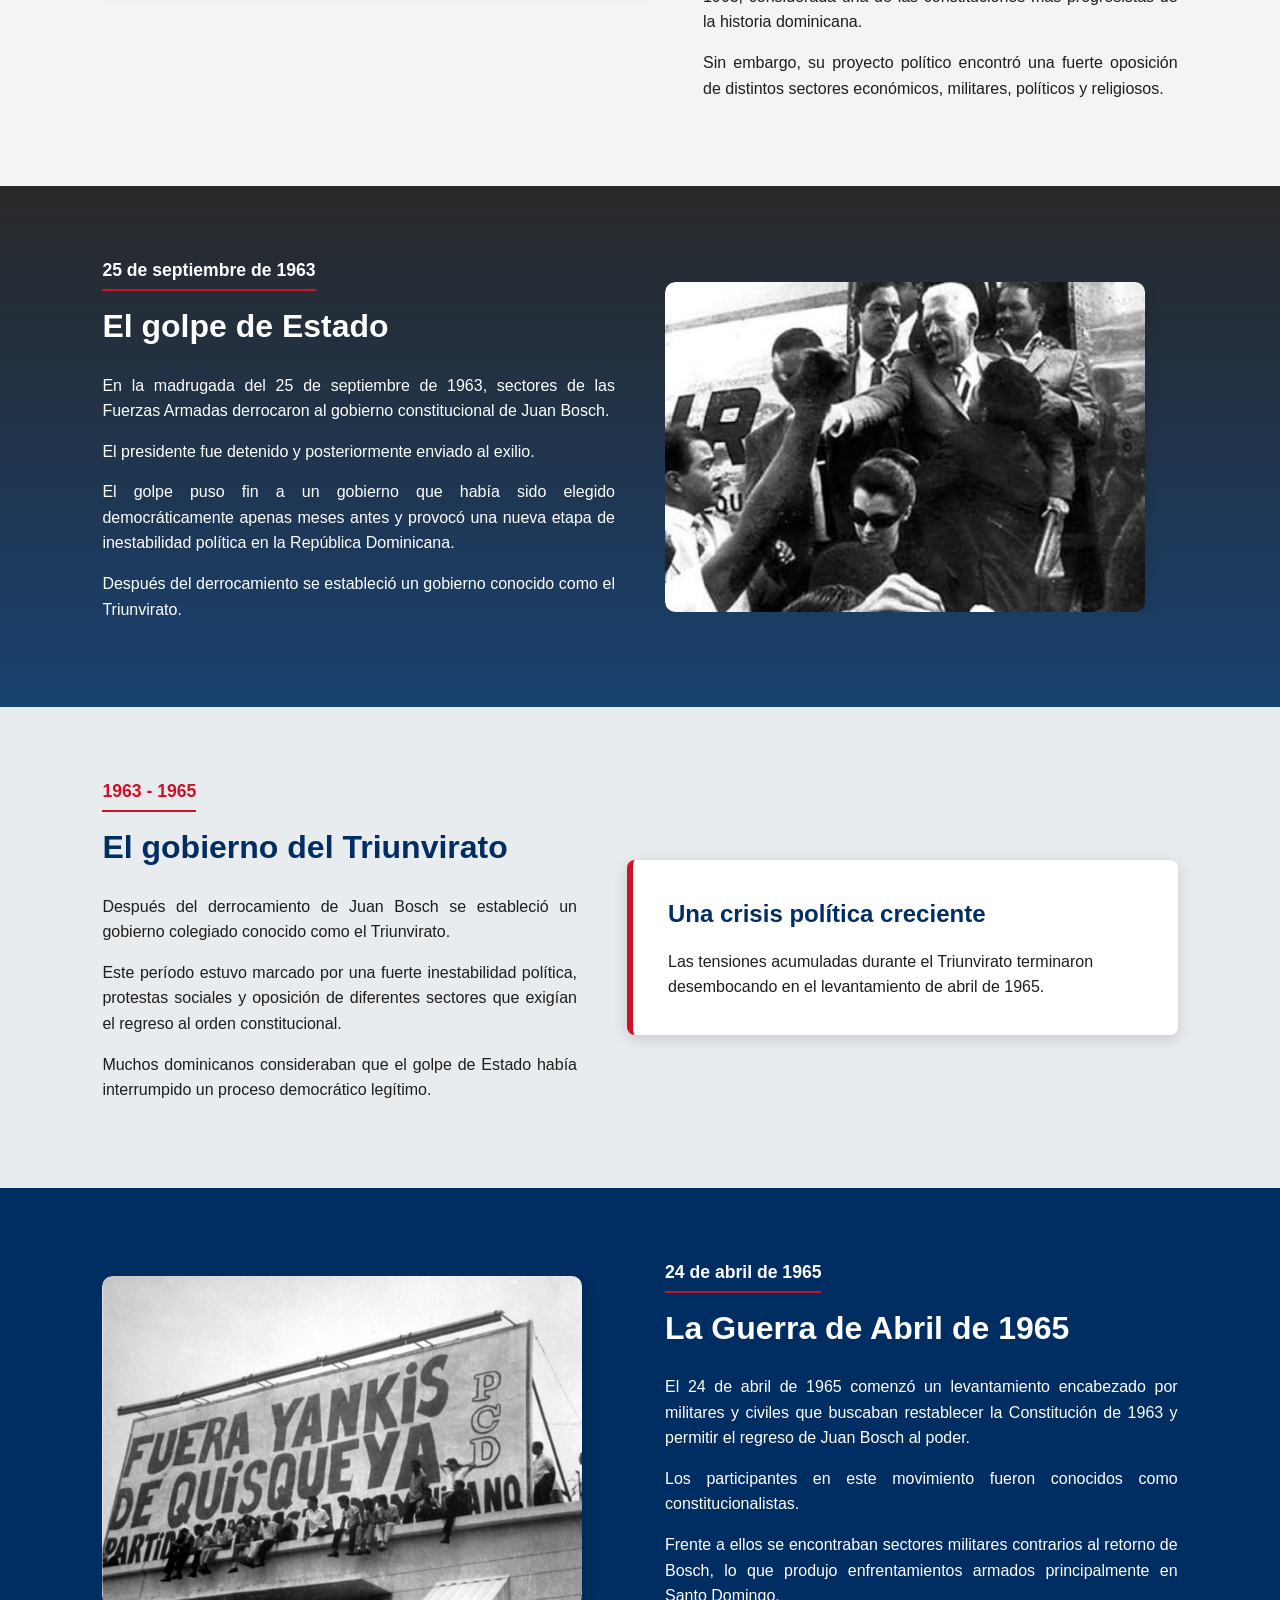
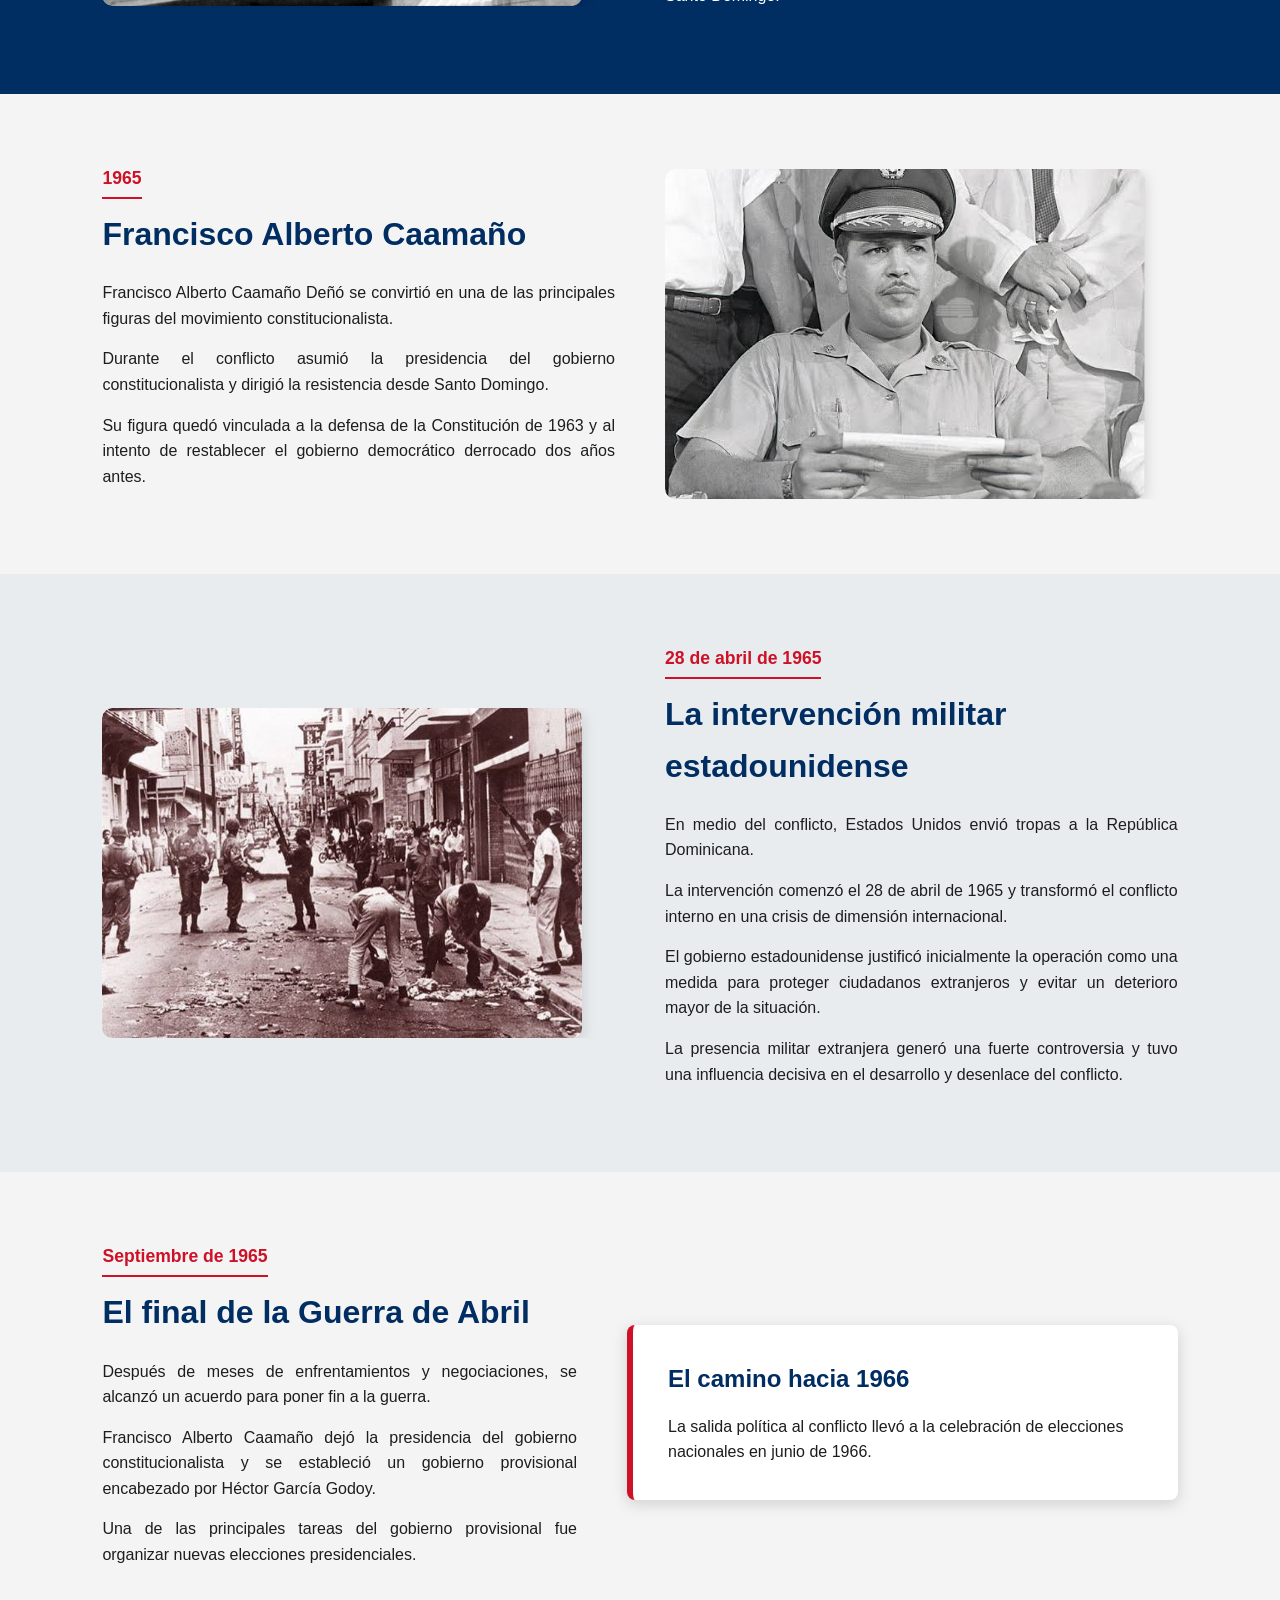
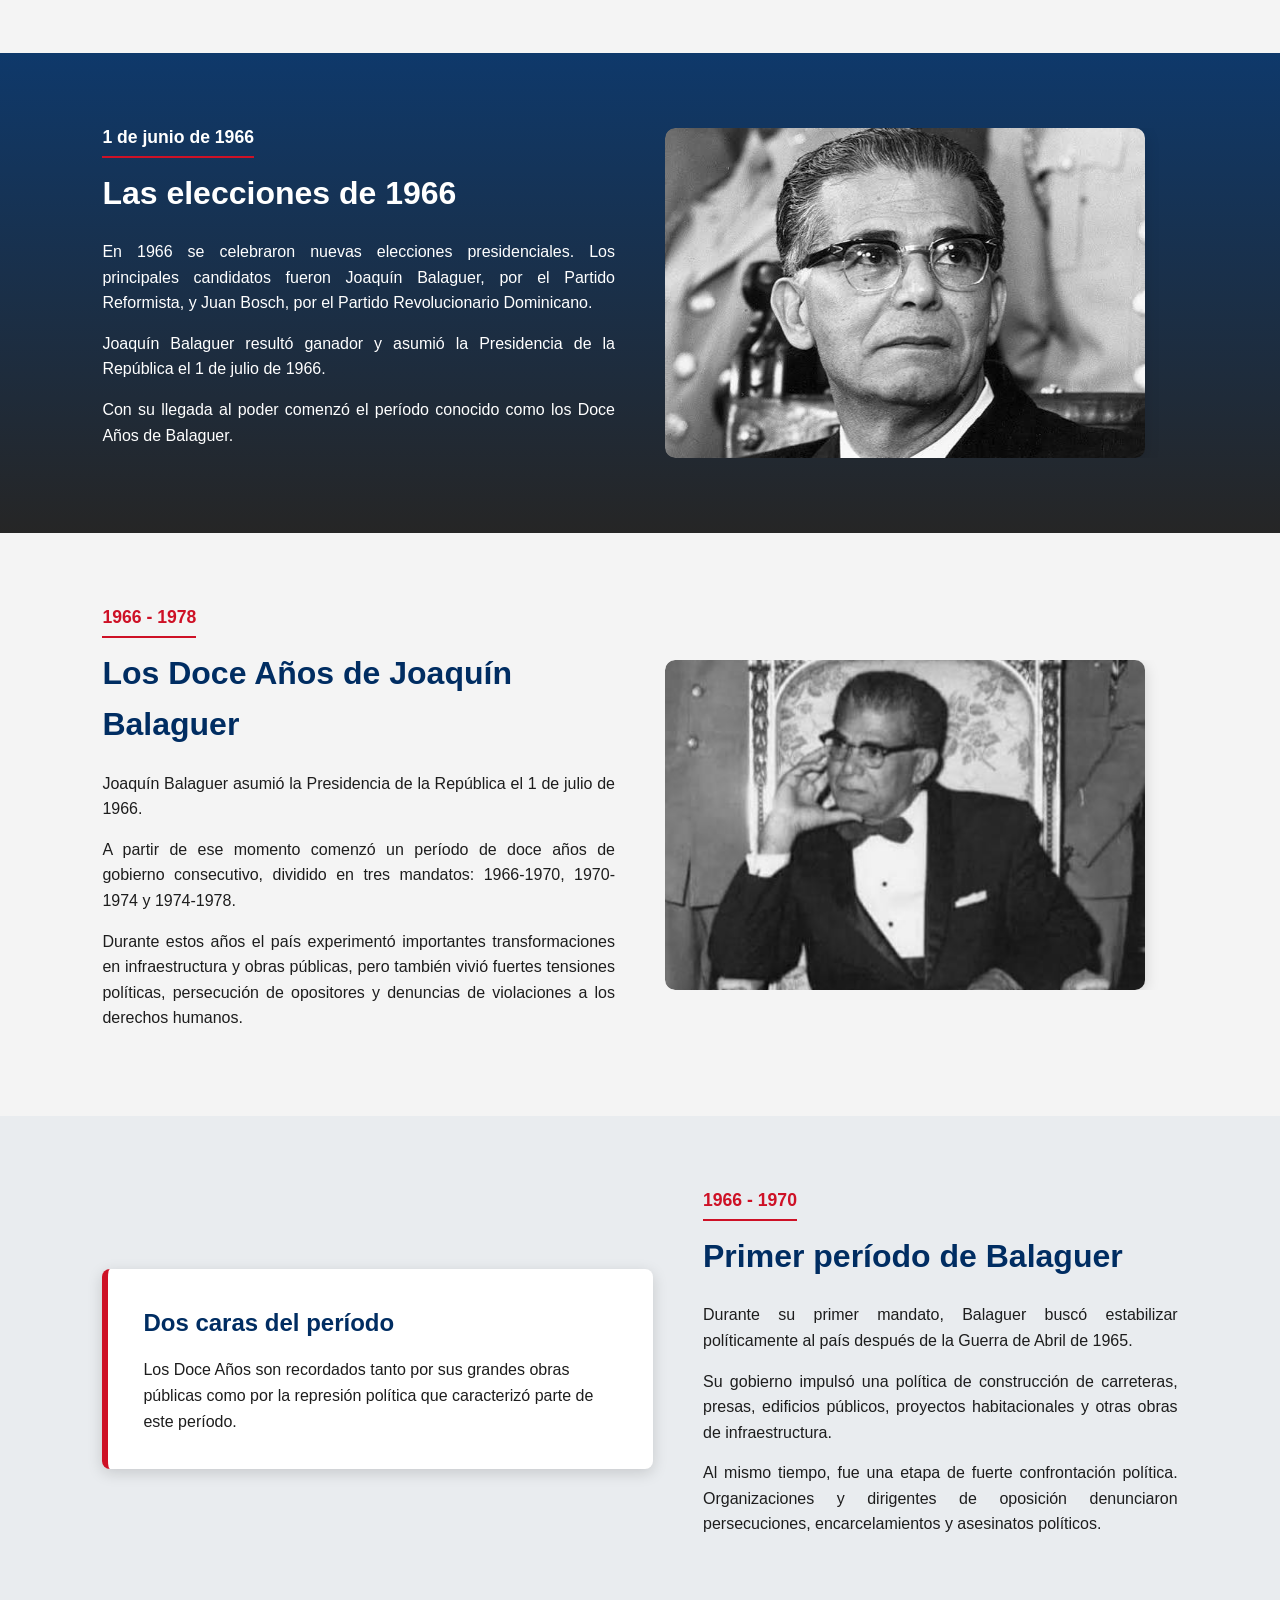
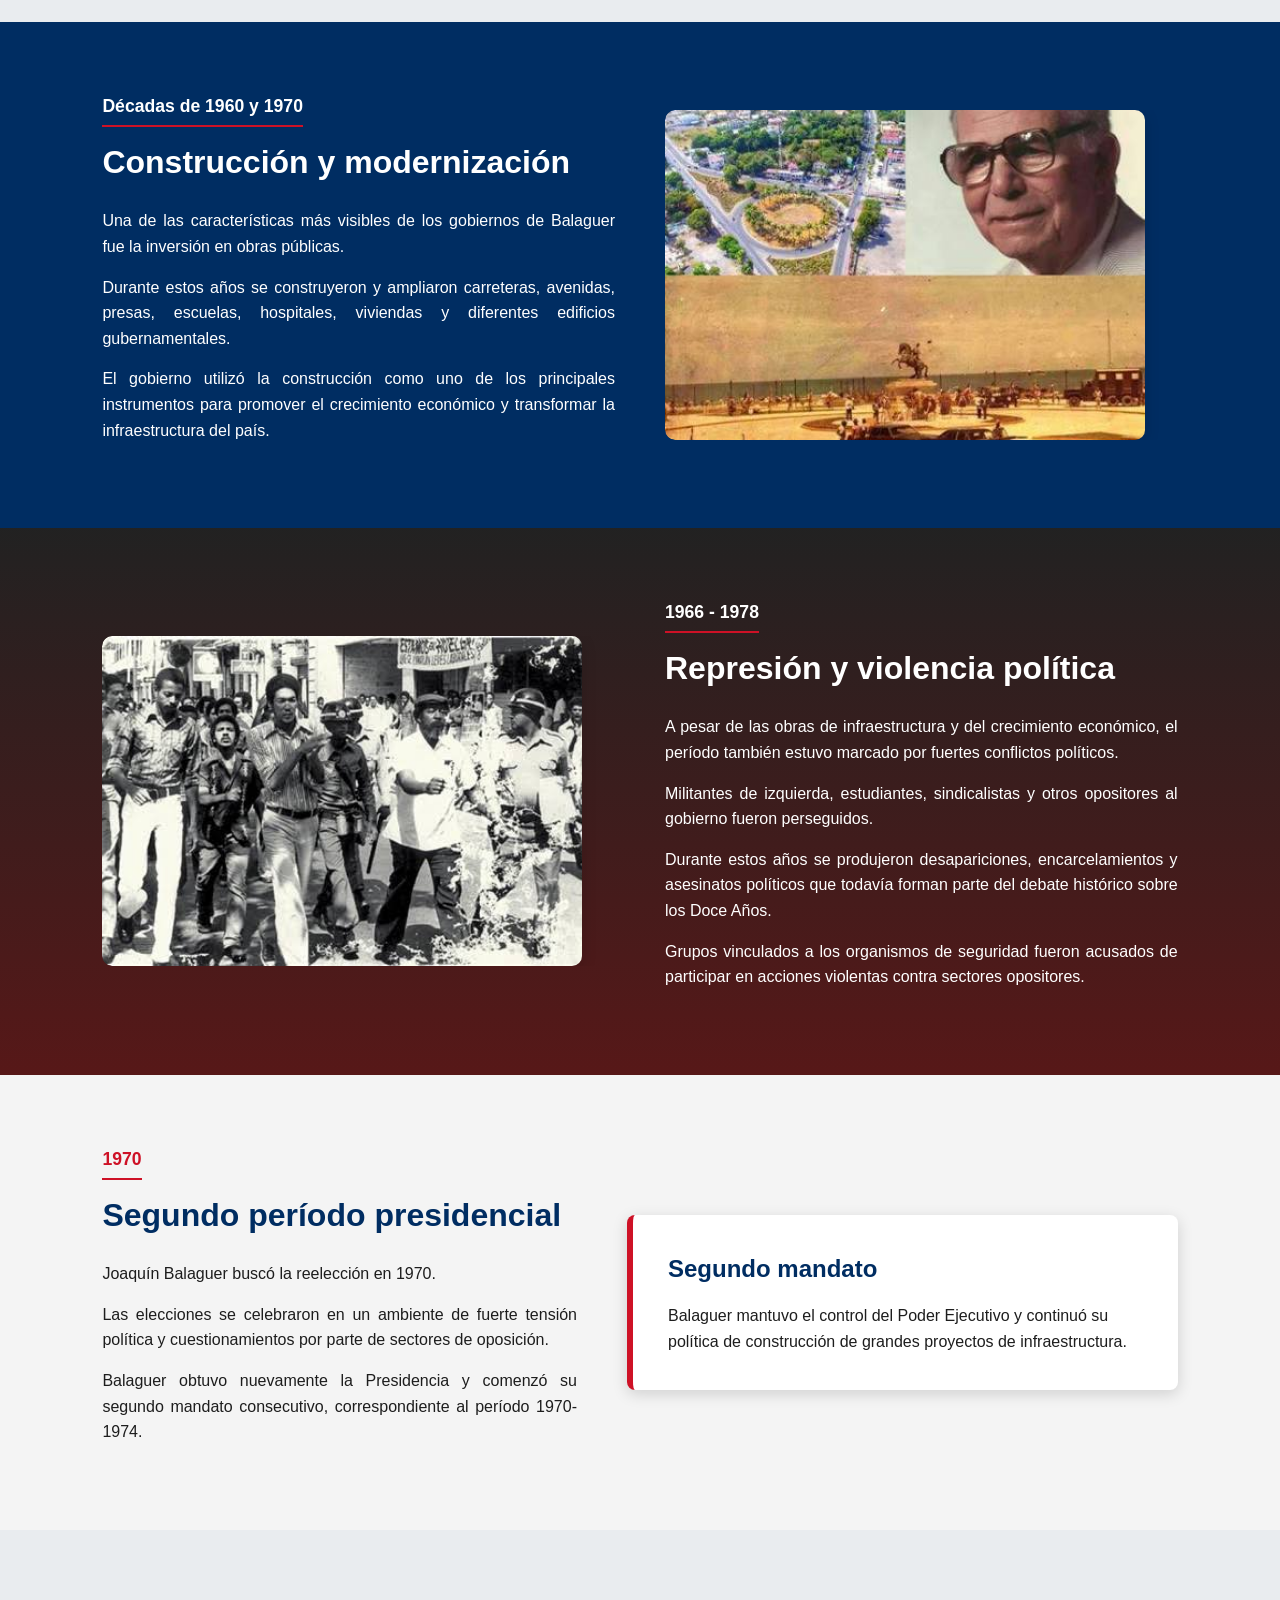
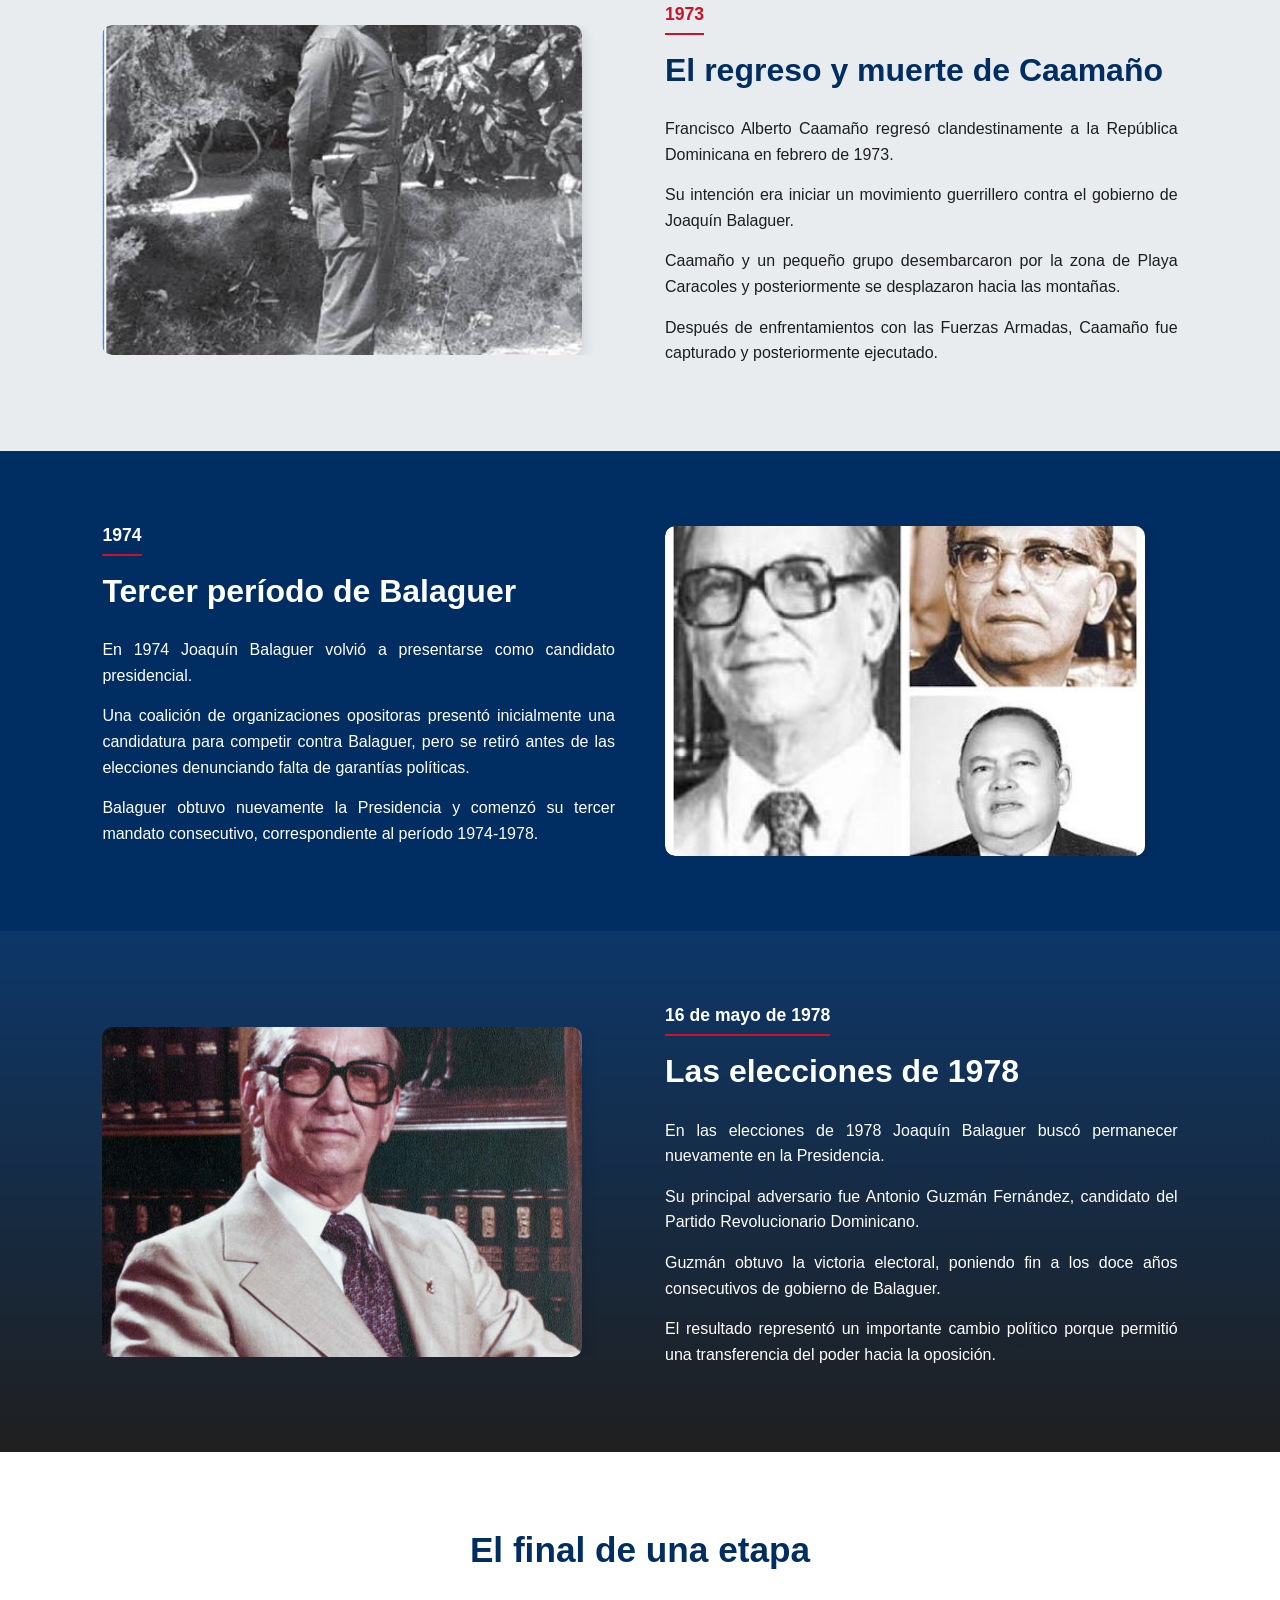
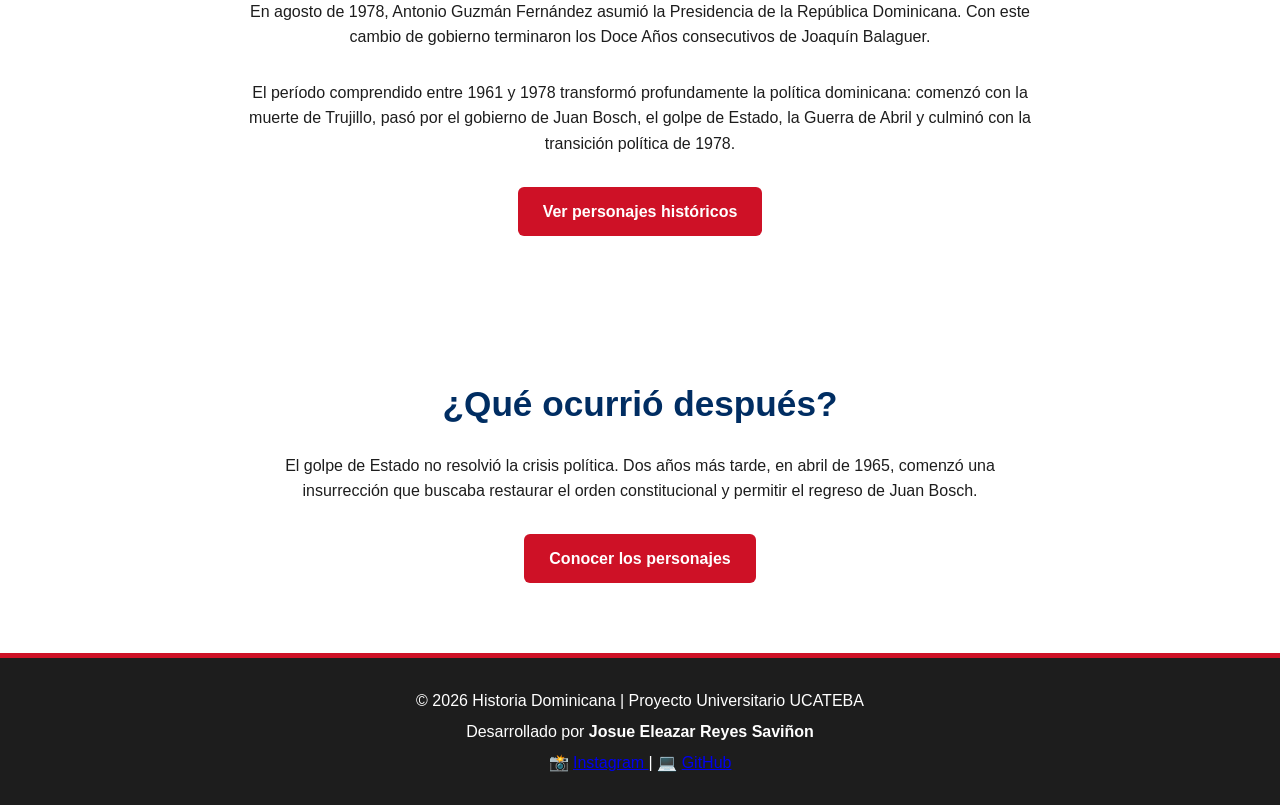
==== commit 77aa5fd0: "Commit 7: remodelando la referencia css" ====
--- a/about.html
+++ b/about.html
@@ -12,7 +12,7 @@
 
     <title>Historia | RD Después de Trujillo</title>
 
-    <link rel="stylesheet" href="css/styles.css">
+    <link rel="stylesheet" href="CSS/styles.css">
 </head>
 
 <body>
--- a/CSS/styles.css
+++ b/CSS/styles.css
@@ -0,0 +1,1404 @@
+/* =========================
+   VARIABLES GENERALES
+========================= */
+
+:root {
+    --azul: #002d62;
+    --rojo: #ce1126;
+    --blanco: #ffffff;
+    --gris-claro: #f4f4f4;
+    --gris: #666666;
+    --oscuro: #1d1d1d;
+    --sombra: 0 4px 15px rgba(0, 0, 0, 0.15);
+    --transicion: all 0.3s ease;
+}
+
+
+/* =========================
+   ESTILOS GENERALES
+========================= */
+
+* {
+    margin: 0;
+    padding: 0;
+    box-sizing: border-box;
+}
+
+html {
+    scroll-behavior: smooth;
+}
+
+body {
+    font-family: Arial, Helvetica, sans-serif;
+    background-color: var(--gris-claro);
+    color: var(--oscuro);
+    line-height: 1.6;
+}
+
+
+/* =========================
+   HEADER
+========================= */
+
+header {
+    background-color: var(--azul);
+    color: var(--blanco);
+
+    display: flex;
+    justify-content: space-between;
+    align-items: center;
+
+    padding: 20px 8%;
+
+    position: sticky;
+    top: 0;
+    z-index: 1000;
+
+    box-shadow: var(--sombra);
+}
+
+.logo h1 {
+    font-size: 1.6rem;
+}
+
+
+/* =========================
+   NAVEGACIÓN
+========================= */
+
+nav ul {
+    list-style: none;
+
+    display: flex;
+    gap: 25px;
+}
+
+nav a {
+    color: var(--blanco);
+    text-decoration: none;
+
+    font-weight: bold;
+
+    padding: 8px 12px;
+
+    border-radius: 5px;
+
+    transition: var(--transicion);
+}
+
+nav a:hover {
+    background-color: var(--rojo);
+}
+
+
+/* =========================
+   HERO
+========================= */
+
+.hero {
+    min-height: 80vh;
+
+    display: flex;
+    justify-content: center;
+    align-items: center;
+
+    text-align: center;
+
+    padding: 60px 20px;
+
+    background:
+        linear-gradient(
+            rgba(0, 45, 98, 0.80),
+            rgba(0, 0, 0, 0.70)
+        ),
+        url("../images/trujillo.jpg");
+
+    background-size: cover;
+    background-position: center;
+
+    color: var(--blanco);
+}
+
+.hero-contenido {
+    max-width: 850px;
+
+    animation: aparecer 1.2s ease;
+}
+
+.hero h2 {
+    font-size: 3rem;
+
+    margin-bottom: 20px;
+}
+
+.hero p {
+    font-size: 1.2rem;
+
+    margin-bottom: 30px;
+}
+
+
+/* =========================
+   BOTONES
+========================= */
+
+.boton {
+    display: inline-block;
+
+    background-color: var(--rojo);
+    color: var(--blanco);
+
+    padding: 12px 25px;
+
+    text-decoration: none;
+
+    border-radius: 6px;
+
+    font-weight: bold;
+
+    transition: var(--transicion);
+}
+
+.boton:hover {
+    background-color: var(--blanco);
+    color: var(--azul);
+
+    transform: translateY(-3px);
+}
+
+
+/* =========================
+   INTRODUCCIÓN
+========================= */
+
+.introduccion {
+    max-width: 1000px;
+
+    margin: 60px auto;
+
+    padding: 40px;
+
+    background-color: var(--blanco);
+
+    border-radius: 10px;
+
+    box-shadow: var(--sombra);
+}
+
+.introduccion h2 {
+    text-align: center;
+
+    color: var(--azul);
+
+    margin-bottom: 25px;
+
+    font-size: 2rem;
+}
+
+.introduccion p {
+    margin-bottom: 18px;
+
+    text-align: justify;
+}
+
+
+/* =========================
+   ETAPAS HISTÓRICAS
+========================= */
+
+.etapas {
+    padding: 60px 8%;
+}
+
+.etapas h2 {
+    text-align: center;
+
+    color: var(--azul);
+
+    font-size: 2.2rem;
+
+    margin-bottom: 40px;
+}
+
+.tarjetas {
+    display: grid;
+
+    grid-template-columns:
+        repeat(3, 1fr);
+
+    gap: 25px;
+}
+
+.tarjetas article {
+    background-color: var(--blanco);
+
+    padding: 30px;
+
+    border-radius: 10px;
+
+    border-top: 5px solid var(--rojo);
+
+    box-shadow: var(--sombra);
+
+    transition: var(--transicion);
+}
+
+.tarjetas article:hover {
+    transform: translateY(-8px);
+}
+
+.tarjetas h3 {
+    color: var(--rojo);
+
+    font-size: 1.8rem;
+
+    margin-bottom: 5px;
+}
+
+.tarjetas h4 {
+    color: var(--azul);
+
+    margin-bottom: 15px;
+
+    font-size: 1.2rem;
+}
+
+
+/* =========================
+   SECCIÓN EXPLORAR
+========================= */
+
+.explorar {
+    background-color: var(--azul);
+
+    color: var(--blanco);
+
+    text-align: center;
+
+    padding: 70px 20px;
+}
+
+.explorar h2 {
+    font-size: 2.2rem;
+
+    margin-bottom: 20px;
+}
+
+.explorar p {
+    max-width: 700px;
+
+    margin: 0 auto 30px;
+}
+
+
+/* =========================
+   FOOTER
+========================= */
+
+footer {
+    background-color: var(--oscuro);
+
+    color: var(--blanco);
+
+    text-align: center;
+
+    padding: 25px;
+
+    border-top: 5px solid var(--rojo);
+}
+
+footer p {
+    margin: 5px;
+}
+
+
+/* =========================
+   ANIMACIONES
+========================= */
+
+@keyframes aparecer {
+
+    from {
+        opacity: 0;
+        transform: translateY(30px);
+    }
+
+    to {
+        opacity: 1;
+        transform: translateY(0);
+    }
+
+}
+
+
+/* =========================
+   RESPONSIVE - MÓVIL
+========================= */
+
+@media (max-width: 600px) {
+
+    header {
+        flex-direction: column;
+
+        text-align: center;
+
+        padding: 15px;
+    }
+
+    .logo {
+        margin-bottom: 15px;
+    }
+
+    nav ul {
+        flex-direction: column;
+
+        gap: 8px;
+    }
+
+    .hero {
+        min-height: 70vh;
+    }
+
+    .hero h2 {
+        font-size: 2rem;
+    }
+
+    .hero p {
+        font-size: 1rem;
+    }
+
+    .introduccion {
+        margin: 30px 15px;
+
+        padding: 25px;
+    }
+
+    .tarjetas {
+        grid-template-columns: 1fr;
+    }
+
+}
+
+
+/* =========================
+   RESPONSIVE - TABLET
+========================= */
+
+@media (min-width: 601px) and (max-width: 900px) {
+
+    header {
+        flex-direction: column;
+    }
+
+    .logo {
+        margin-bottom: 15px;
+    }
+
+    .tarjetas {
+        grid-template-columns:
+            repeat(2, 1fr);
+    }
+
+    .hero h2 {
+        font-size: 2.5rem;
+    }
+
+}
+
+
+/* =========================
+   RESPONSIVE - ESCRITORIO
+========================= */
+
+@media (min-width: 901px) {
+
+    .tarjetas {
+        grid-template-columns:
+            repeat(3, 1fr);
+    }
+
+}
+
+
+
+/* =====================================
+   PÁGINA DE HISTORIA
+===================================== */
+
+.historia-hero {
+    min-height: 55vh;
+
+    display: flex;
+    justify-content: center;
+    align-items: center;
+
+    text-align: center;
+
+    padding: 60px 20px;
+
+    background:
+        linear-gradient(
+            rgba(0, 45, 98, 0.85),
+            rgba(0, 0, 0, 0.75)
+        ),
+        url("../images/juan-bosch.jpg");
+
+    background-size: cover;
+    background-position: center;
+
+    color: var(--blanco);
+}
+
+.historia-hero div {
+    max-width: 850px;
+
+    animation: aparecer 1s ease;
+}
+
+.historia-hero h2 {
+    font-size: 2.8rem;
+
+    margin-bottom: 20px;
+}
+
+.historia-hero p {
+    font-size: 1.2rem;
+}
+
+
+/* =========================
+   SECCIONES HISTÓRICAS
+========================= */
+
+.historia-seccion {
+    padding: 70px 8%;
+}
+
+.historia-articulo {
+    max-width: 1200px;
+
+    margin: auto;
+
+    display: flex;
+
+    align-items: center;
+
+    gap: 50px;
+}
+
+.historia-texto {
+    flex: 1;
+}
+
+.historia-texto h2 {
+    color: var(--azul);
+
+    font-size: 2rem;
+
+    margin: 10px 0 20px;
+}
+
+.historia-texto p {
+    margin-bottom: 15px;
+
+    text-align: justify;
+}
+
+
+/* =========================
+   FECHAS
+========================= */
+
+.fecha {
+    display: inline-block;
+
+    color: var(--rojo);
+
+    font-weight: bold;
+
+    font-size: 1.1rem;
+
+    border-bottom: 2px solid var(--rojo);
+
+    padding-bottom: 5px;
+}
+
+
+/* =========================
+   IMÁGENES
+========================= */
+
+.historia-imagen {
+    flex: 1;
+
+    text-align: center;
+}
+
+.historia-imagen img {
+    width: 100%;
+
+    max-width: 480px;
+
+    height: 330px;
+
+    object-fit: cover;
+
+    border-radius: 10px;
+
+    box-shadow: var(--sombra);
+
+    transition: var(--transicion);
+}
+
+.historia-imagen img:hover {
+    transform: scale(1.03);
+}
+
+
+/* =========================
+   SECCIÓN INVERSA
+========================= */
+
+.reversa {
+    flex-direction: row-reverse;
+}
+
+
+/* =========================
+   FONDOS
+========================= */
+
+.fondo-gris {
+    background-color: #e9ecef;
+}
+
+.fondo-azul {
+    background-color: var(--azul);
+}
+
+.texto-blanco {
+    color: var(--blanco);
+}
+
+.texto-blanco h2 {
+    color: var(--blanco);
+}
+
+.fecha-clara {
+    color: var(--blanco);
+
+    border-color: var(--rojo);
+}
+
+
+/* =========================
+   CUADRO DESTACADO
+========================= */
+
+.historia-destacado {
+    flex: 1;
+
+    background-color: var(--blanco);
+
+    padding: 35px;
+
+    border-left: 6px solid var(--rojo);
+
+    border-radius: 8px;
+
+    box-shadow: var(--sombra);
+}
+
+.historia-destacado h3 {
+    color: var(--azul);
+
+    font-size: 1.5rem;
+
+    margin-bottom: 15px;
+}
+
+
+/* =========================
+   GOLPE DE ESTADO
+========================= */
+
+.golpe {
+    background:
+        linear-gradient(
+            rgba(25, 25, 25, 0.93),
+            rgba(0, 45, 98, 0.90)
+        );
+}
+
+
+/* =========================
+   CONTINUAR HISTORIA
+========================= */
+
+.continuar-historia {
+    padding: 70px 20px;
+
+    text-align: center;
+
+    background-color: var(--blanco);
+}
+
+.continuar-historia h2 {
+    color: var(--azul);
+
+    font-size: 2.2rem;
+
+    margin-bottom: 20px;
+}
+
+.continuar-historia p {
+    max-width: 800px;
+
+    margin: 0 auto 30px;
+}
+
+
+/* =========================
+   RESPONSIVE HISTORIA
+========================= */
+
+@media (max-width: 600px) {
+
+    .historia-hero h2 {
+        font-size: 2rem;
+    }
+
+    .historia-articulo,
+    .reversa {
+        flex-direction: column;
+    }
+
+    .historia-seccion {
+        padding: 45px 20px;
+    }
+
+    .historia-imagen img {
+        height: 250px;
+    }
+
+}
+
+
+@media (min-width: 601px) and (max-width: 900px) {
+
+    .historia-articulo,
+    .reversa {
+        flex-direction: column;
+    }
+
+    .historia-imagen img {
+        max-width: 600px;
+    }
+
+}
+/* =========================
+   ELECCIONES DE 1966
+========================= */
+
+.elecciones-1966 {
+    background:
+        linear-gradient(
+            rgba(0, 45, 98, 0.94),
+            rgba(20, 20, 20, 0.92)
+        );
+}
+/* =====================================
+   LOS DOCE AÑOS DE BALAGUER
+===================================== */
+
+.represion {
+    background:
+        linear-gradient(
+            rgba(25, 25, 25, 0.96),
+            rgba(70, 0, 0, 0.90)
+        );
+}
+
+.elecciones-final {
+    background:
+        linear-gradient(
+            rgba(0, 45, 98, 0.95),
+            rgba(15, 15, 15, 0.93)
+        );
+}
+
+/* Animación para las secciones históricas */
+
+.historia-articulo {
+    animation: aparecer 0.8s ease;
+}
+
+/* Mejor efecto sobre fotografías */
+
+.historia-imagen {
+    overflow: hidden;
+    border-radius: 10px;
+}
+
+
+.historia-imagen img {
+    display: block;
+}
+
+/* Mejora para teléfonos */
+
+@media (max-width: 600px) {
+
+    .historia-texto h2 {
+        font-size: 1.7rem;
+    }
+
+    .historia-texto p {
+        text-align: left;
+    }
+
+    .historia-destacado {
+        width: 100%;
+    }
+
+}
+/* =====================================
+   CATÁLOGO DE PERSONAJES
+===================================== */
+
+.catalogo-hero {
+
+    min-height: 45vh;
+
+    display: flex;
+
+    flex-direction: column;
+
+    justify-content: center;
+
+    align-items: center;
+
+    text-align: center;
+
+    padding: 60px 20px;
+
+    color: var(--blanco);
+
+    background:
+        linear-gradient(
+            rgba(0, 45, 98, 0.90),
+            rgba(20, 20, 20, 0.85)
+        ),
+        url("../images/guerra-abril.jpg");
+
+    background-size: cover;
+
+    background-position: center;
+
+}
+
+
+.catalogo-hero h2 {
+
+    font-size: 3rem;
+
+    margin-bottom: 15px;
+
+}
+
+
+.catalogo-hero p {
+
+    max-width: 700px;
+
+    font-size: 1.1rem;
+
+}
+
+
+/* =========================
+   CONTENIDO CATÁLOGO
+========================= */
+
+.catalogo {
+
+    padding: 70px 8%;
+
+}
+
+
+.titulo-seccion {
+
+    text-align: center;
+
+    max-width: 800px;
+
+    margin: 0 auto 50px;
+
+}
+
+
+.titulo-seccion span {
+
+    color: var(--rojo);
+
+    font-weight: bold;
+
+    text-transform: uppercase;
+
+}
+
+
+.titulo-seccion h2 {
+
+    color: var(--azul);
+
+    font-size: 2.4rem;
+
+    margin: 10px 0;
+
+}
+
+
+/* =========================
+   GRID
+========================= */
+
+.catalogo-grid {
+
+    max-width: 1200px;
+
+    margin: auto;
+
+    display: grid;
+
+    grid-template-columns:
+        repeat(3, 1fr);
+
+    gap: 30px;
+
+}
+
+
+/* =========================
+   TARJETAS PERSONAJES
+========================= */
+
+.personaje-card {
+
+    background-color:
+        var(--blanco);
+
+    border-radius: 12px;
+
+    overflow: hidden;
+
+    box-shadow:
+        var(--sombra);
+
+    transition:
+        var(--transicion);
+
+}
+
+
+.personaje-card:hover {
+
+    transform:
+        translateY(-8px);
+
+}
+
+
+.personaje-imagen {
+
+    height: 280px;
+
+    overflow: hidden;
+
+}
+
+
+.personaje-imagen img {
+
+    width: 100%;
+
+    height: 100%;
+
+    object-fit: cover;
+
+    transition:
+        var(--transicion);
+
+}
+
+
+.personaje-card:hover
+.personaje-imagen img {
+
+    transform:
+        scale(1.05);
+
+}
+
+
+/* =========================
+   INFORMACIÓN PERSONAJE
+========================= */
+
+.personaje-contenido {
+
+    padding: 25px;
+
+}
+
+
+.personaje-periodo {
+
+    display: inline-block;
+
+    background-color:
+        var(--rojo);
+
+    color:
+        var(--blanco);
+
+    padding: 5px 10px;
+
+    border-radius: 4px;
+
+    font-size: 0.85rem;
+
+    font-weight: bold;
+
+    margin-bottom: 12px;
+
+}
+
+
+.personaje-contenido h2 {
+
+    color:
+        var(--azul);
+
+    margin-bottom: 8px;
+
+}
+
+
+.personaje-contenido h3 {
+
+    color:
+        var(--gris);
+
+    font-size: 1rem;
+
+    margin-bottom: 15px;
+
+}
+
+
+.personaje-contenido p {
+
+    font-size: 0.95rem;
+
+}
+
+
+/* =========================
+   CARGANDO / ERROR
+========================= */
+
+.cargando {
+
+    text-align: center;
+
+    font-size: 1.2rem;
+
+    color:
+        var(--azul);
+
+}
+
+
+.error-catalogo {
+
+    max-width: 700px;
+
+    margin: auto;
+
+    padding: 40px;
+
+    text-align: center;
+
+    background:
+        var(--blanco);
+
+    border-left:
+        6px solid var(--rojo);
+
+    box-shadow:
+        var(--sombra);
+
+}
+
+
+/* =========================
+   RESPONSIVE CATÁLOGO
+========================= */
+
+@media (max-width: 600px) {
+
+    .catalogo-grid {
+
+        grid-template-columns:
+            1fr;
+
+    }
+
+
+    .catalogo-hero h2 {
+
+        font-size: 2rem;
+
+    }
+
+
+    .personaje-imagen {
+
+        height: 320px;
+
+    }
+
+}
+
+
+@media (min-width: 601px)
+and (max-width: 900px) {
+
+    .catalogo-grid {
+
+        grid-template-columns:
+            repeat(2, 1fr);
+
+    }
+
+}
+
+/* =====================================
+   CONTACTO
+===================================== */
+
+.contacto-hero {
+    min-height: 45vh;
+
+    display: flex;
+    justify-content: center;
+    align-items: center;
+
+    text-align: center;
+
+    padding: 60px 20px;
+
+    color: var(--blanco);
+
+    background:
+        linear-gradient(
+            rgba(0, 45, 98, 0.90),
+            rgba(20, 20, 20, 0.85)
+        ),
+        url("../images/balaguer.jpg");
+
+    background-size: cover;
+    background-position: center;
+}
+
+.contacto-hero div {
+    max-width: 800px;
+}
+
+.contacto-hero h2 {
+    font-size: 3rem;
+    margin-bottom: 15px;
+}
+
+.contacto-hero p {
+    font-size: 1.1rem;
+}
+
+
+/* =========================
+   CRONOLOGÍA
+========================= */
+
+.cronologia {
+    padding: 70px 8%;
+}
+
+.tabla-contenedor {
+    max-width: 1200px;
+
+    margin: auto;
+
+    overflow-x: auto;
+
+    background-color: var(--blanco);
+
+    border-radius: 10px;
+
+    box-shadow: var(--sombra);
+}
+
+table {
+    width: 100%;
+
+    border-collapse: collapse;
+
+    min-width: 750px;
+}
+
+caption {
+    padding: 20px;
+
+    font-size: 1.2rem;
+
+    font-weight: bold;
+
+    color: var(--azul);
+}
+
+thead {
+    background-color: var(--azul);
+
+    color: var(--blanco);
+}
+
+th,
+td {
+    padding: 16px;
+
+    text-align: left;
+
+    border-bottom: 1px solid #dddddd;
+}
+
+tbody tr:nth-child(even) {
+    background-color: #f7f7f7;
+}
+
+tbody tr {
+    transition: var(--transicion);
+}
+
+tbody tr:hover {
+    background-color: #e7edf4;
+}
+
+tbody td:first-child {
+    font-weight: bold;
+
+    color: var(--rojo);
+
+    white-space: nowrap;
+}
+
+
+/* =========================
+   FORMULARIO
+========================= */
+
+.seccion-contacto {
+    padding: 70px 8%;
+
+    background-color: #e9ecef;
+
+    display: grid;
+
+    grid-template-columns: 1fr 1.3fr;
+
+    gap: 50px;
+
+    align-items: start;
+}
+
+.formulario-info span {
+    color: var(--rojo);
+
+    font-weight: bold;
+
+    text-transform: uppercase;
+}
+
+.formulario-info h2 {
+    color: var(--azul);
+
+    font-size: 2.3rem;
+
+    margin: 10px 0 20px;
+}
+
+.formulario-info p {
+    max-width: 500px;
+}
+
+
+/* =========================
+   CAJA DEL FORMULARIO
+========================= */
+
+form {
+    background-color: var(--blanco);
+
+    padding: 35px;
+
+    border-radius: 10px;
+
+    box-shadow: var(--sombra);
+}
+
+.grupo-formulario {
+    margin-bottom: 20px;
+}
+
+.grupo-formulario label {
+    display: block;
+
+    margin-bottom: 8px;
+
+    font-weight: bold;
+
+    color: var(--azul);
+}
+
+.grupo-formulario input,
+.grupo-formulario select,
+.grupo-formulario textarea {
+    width: 100%;
+
+    padding: 12px 14px;
+
+    border: 1px solid #cccccc;
+
+    border-radius: 6px;
+
+    font: inherit;
+
+    transition: var(--transicion);
+}
+
+.grupo-formulario input:focus,
+.grupo-formulario select:focus,
+.grupo-formulario textarea:focus {
+    outline: none;
+
+    border-color: var(--azul);
+
+    box-shadow:
+        0 0 0 3px rgba(0, 45, 98, 0.15);
+}
+
+.grupo-formulario textarea {
+    resize: vertical;
+}
+
+
+/* =========================
+   CHECKBOX
+========================= */
+
+.grupo-checkbox {
+    display: flex;
+
+    align-items: flex-start;
+
+    gap: 10px;
+
+    margin-bottom: 25px;
+}
+
+.grupo-checkbox input {
+    margin-top: 5px;
+}
+
+
+/* =========================
+   BOTÓN FORMULARIO
+========================= */
+
+.boton-formulario {
+    width: 100%;
+
+    padding: 14px;
+
+    border: none;
+
+    border-radius: 6px;
+
+    cursor: pointer;
+
+    background-color: var(--rojo);
+
+    color: var(--blanco);
+
+    font-size: 1rem;
+
+    font-weight: bold;
+
+    transition: var(--transicion);
+}
+
+.boton-formulario:hover {
+    background-color: var(--azul);
+
+    transform: translateY(-2px);
+}
+
+
+/* =========================
+   MENSAJE FORMULARIO
+========================= */
+
+.mensaje-formulario {
+    margin-top: 20px;
+
+    text-align: center;
+
+    font-weight: bold;
+}
+
+
+/* =========================
+   RESPONSIVE CONTACTO
+========================= */
+
+@media (max-width: 600px) {
+
+    .contacto-hero h2 {
+        font-size: 2rem;
+    }
+
+    .seccion-contacto {
+        grid-template-columns: 1fr;
+
+        padding: 45px 20px;
+    }
+
+    .cronologia {
+        padding: 45px 20px;
+    }
+
+    form {
+        padding: 25px 20px;
+    }
+
+}
+
+
+@media (min-width: 601px)
+and (max-width: 900px) {
+
+    .seccion-contacto {
+        grid-template-columns: 1fr;
+    }
+
+}
